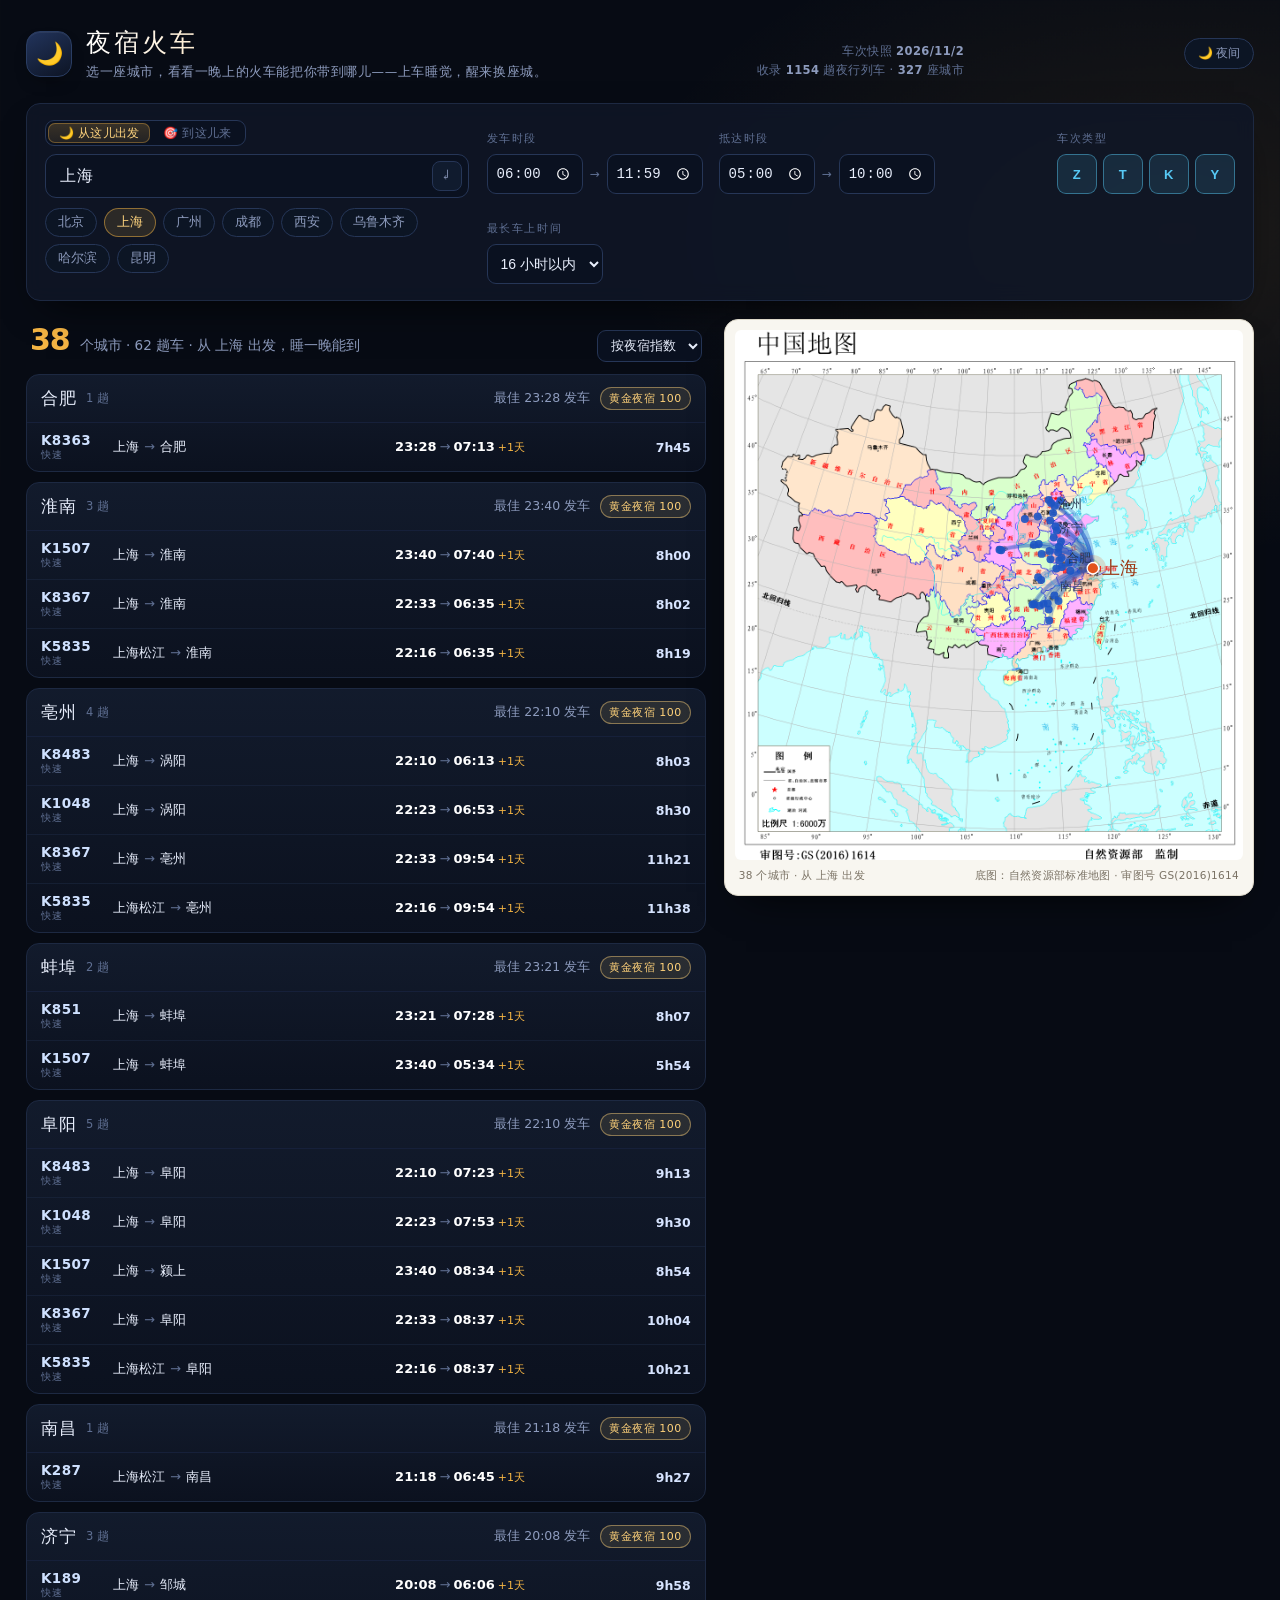
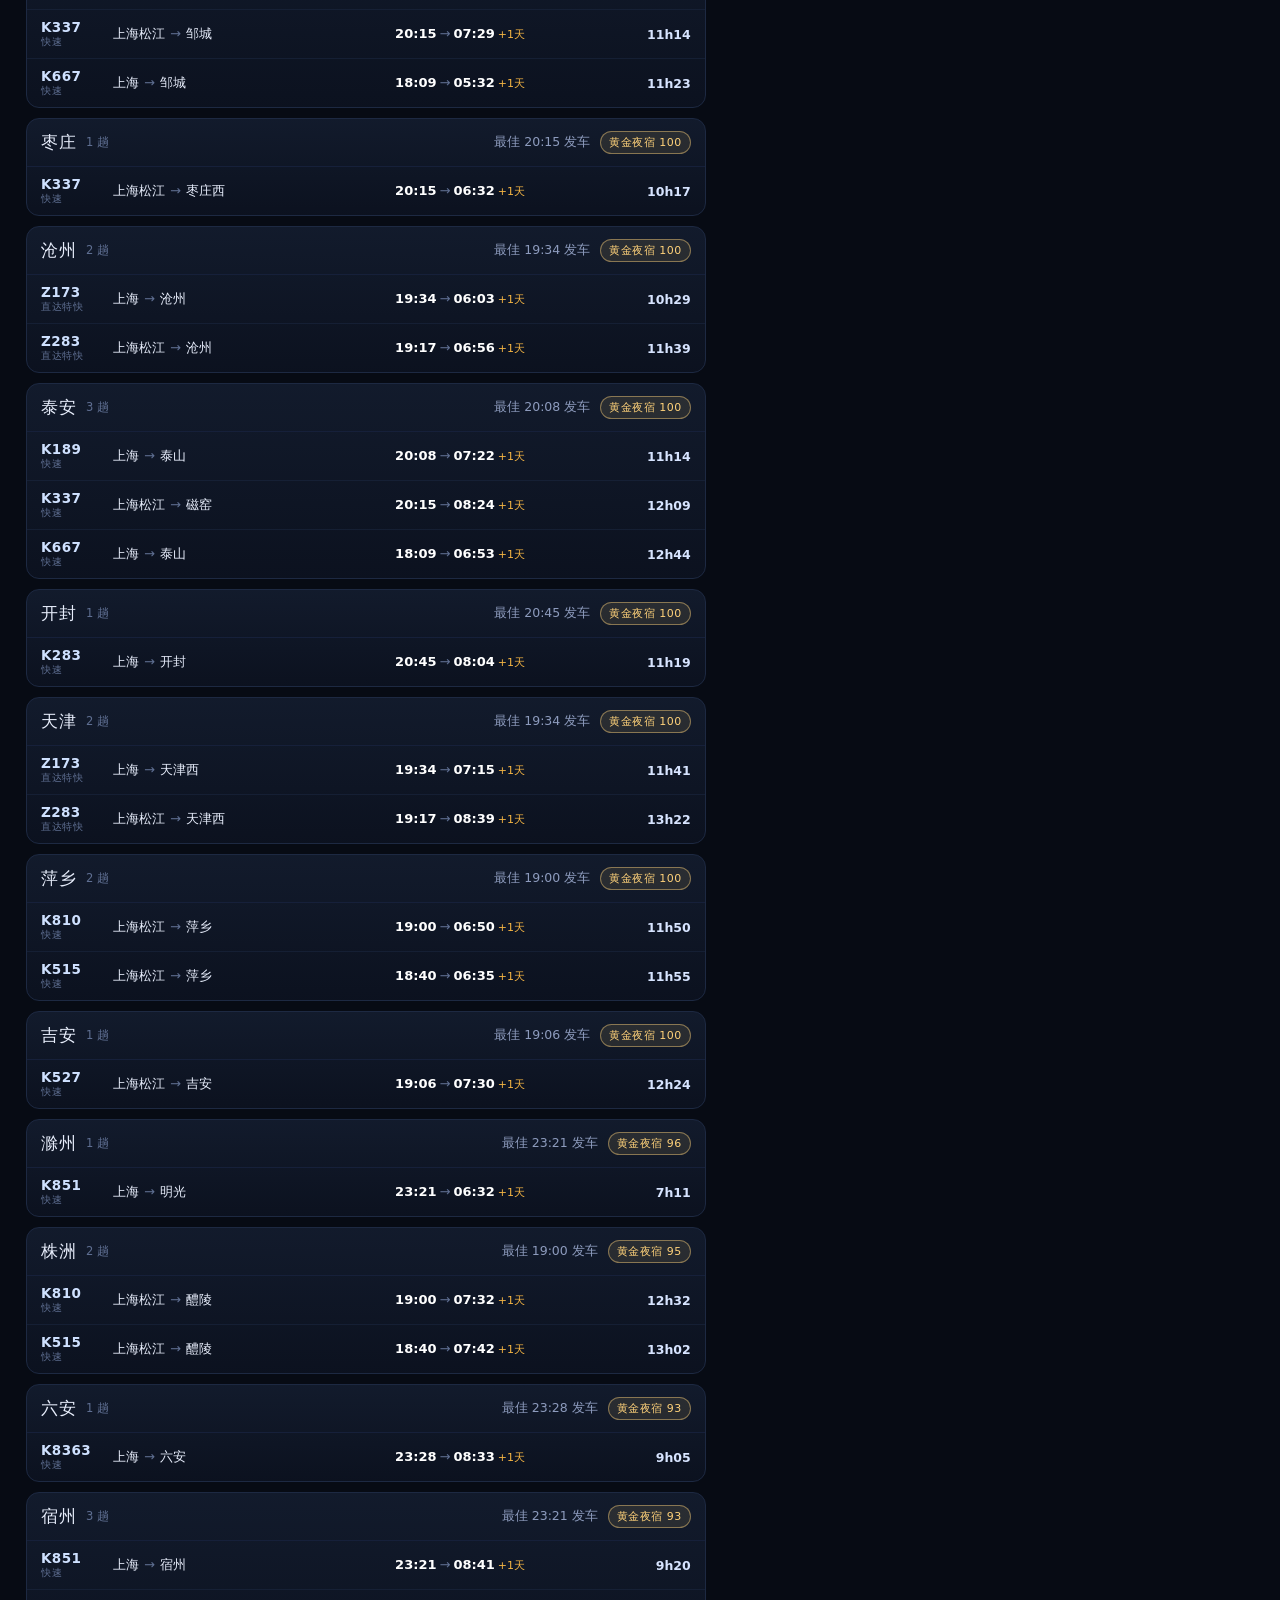
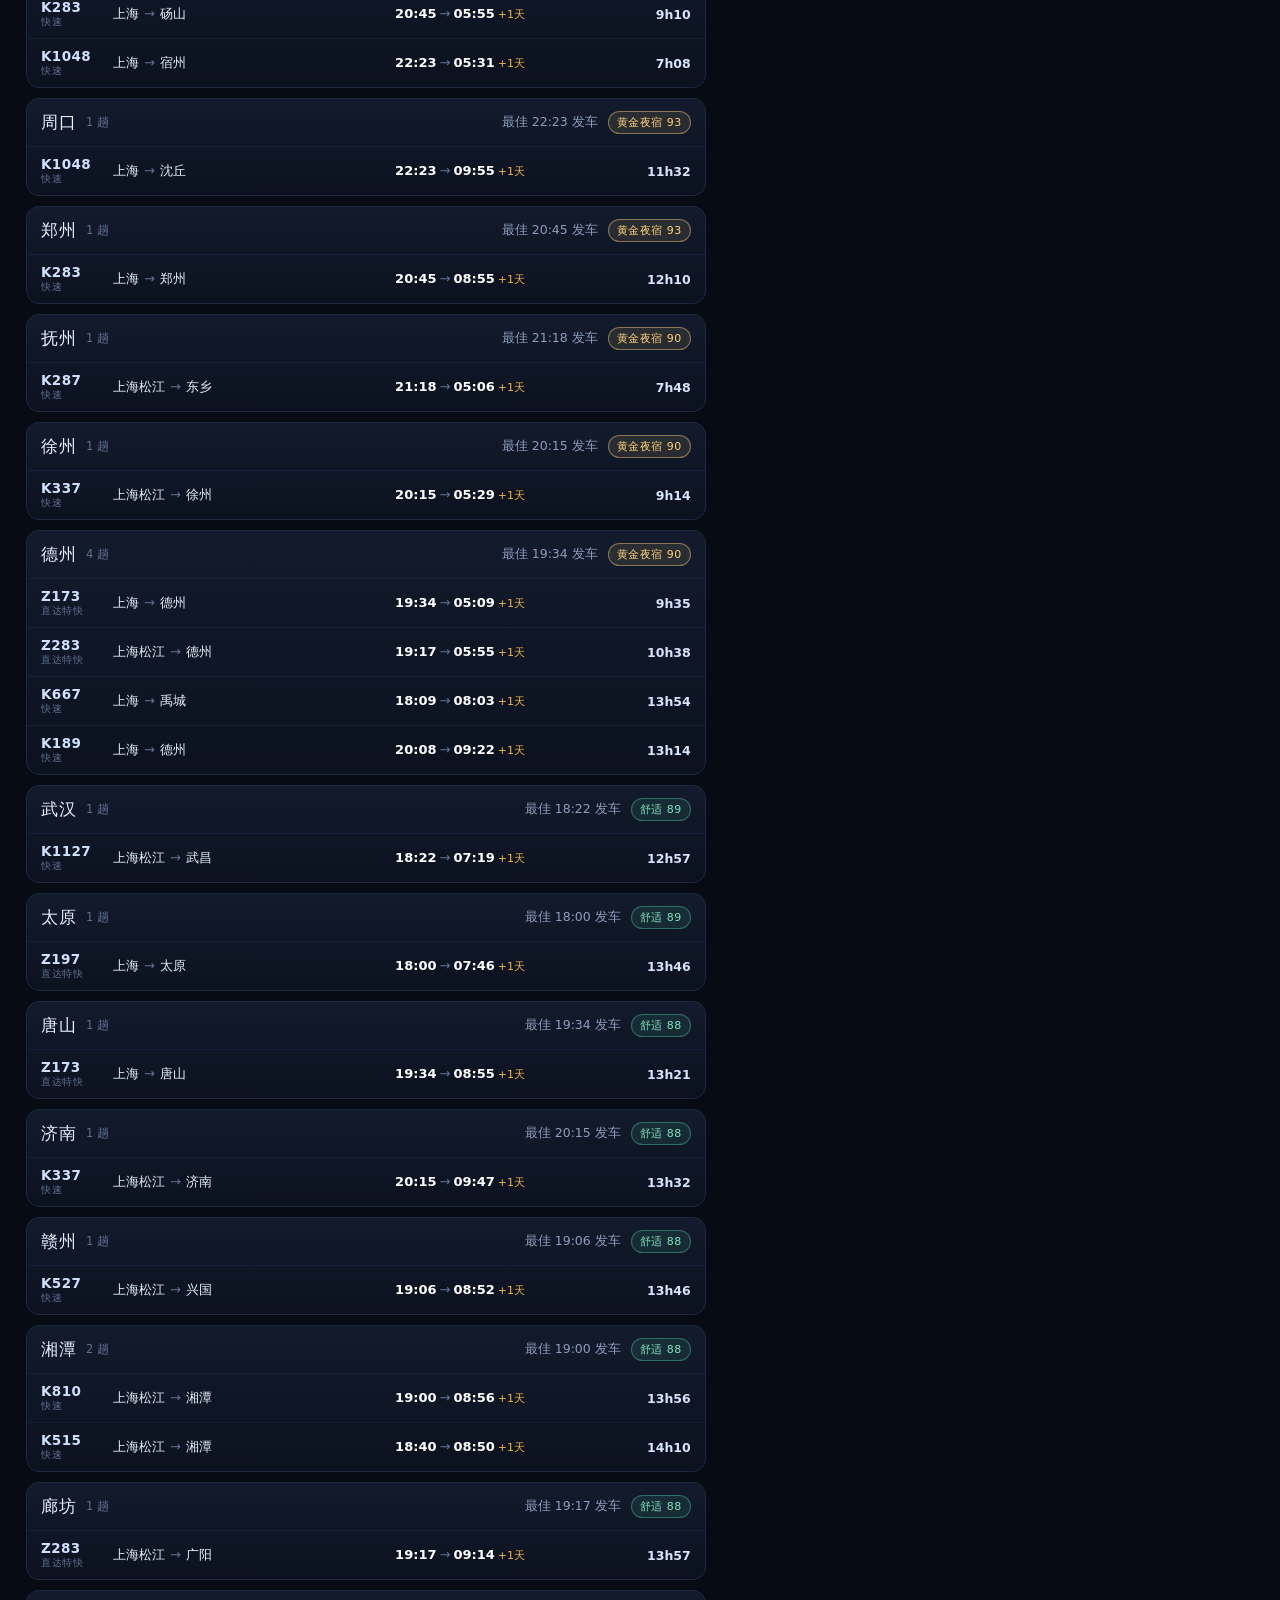
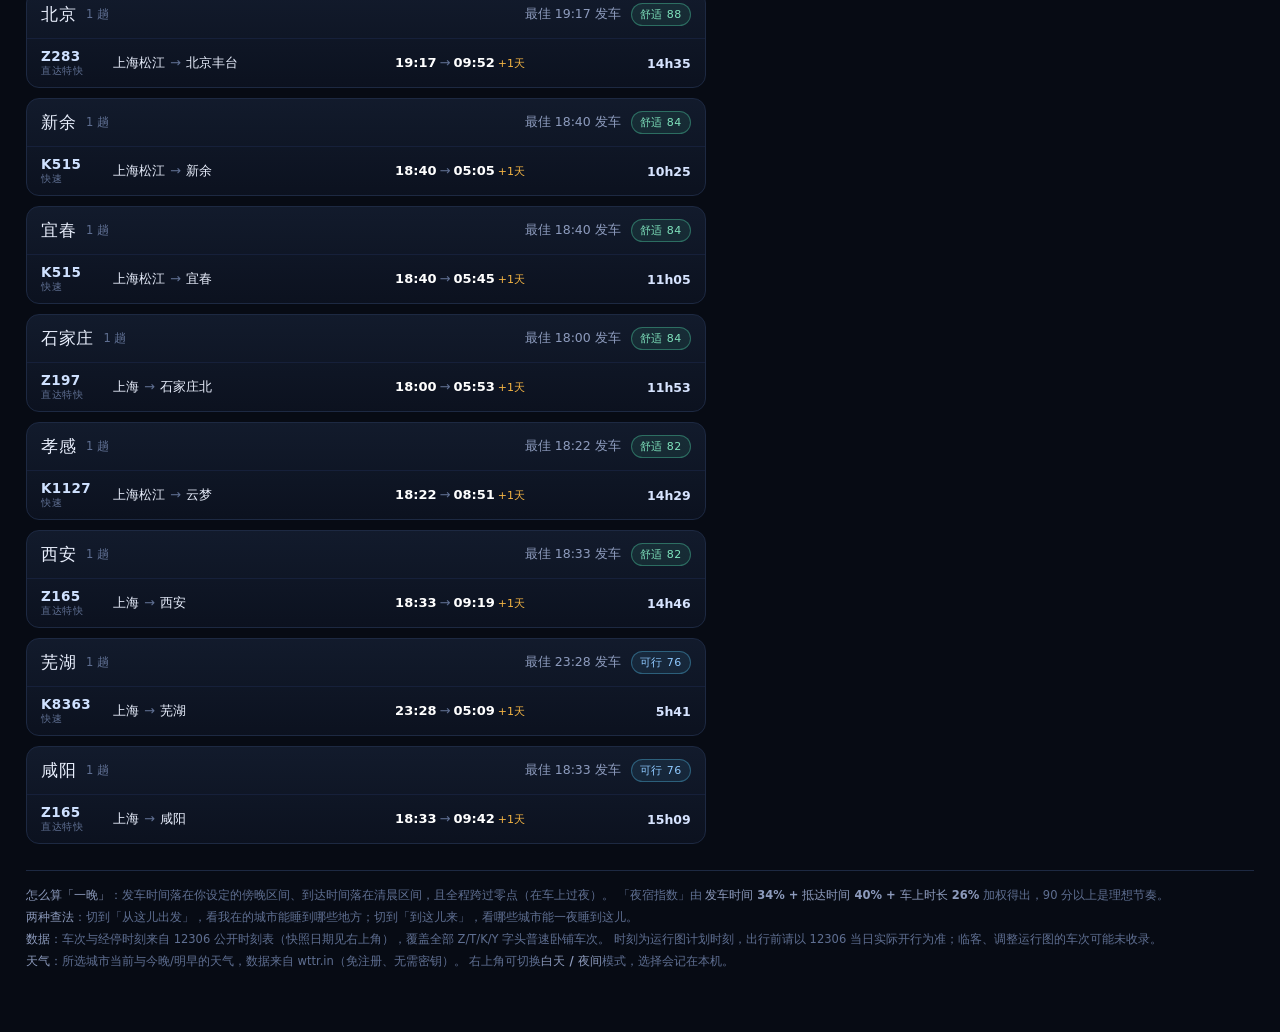
==== docs/index.html @ 675f2ac6 "feat: 夜宿火车 —— 查一晚上的火车能到哪儿 - 数据：12306 全部 Z/T/K/Y 字头夜行列车 1154 趟、1234 座车站、327 座城市 - 两个方向：从这儿出发 / 到这儿来 -" ====
<!DOCTYPE html>
<html lang="zh-CN">
<head>
<meta charset="utf-8" />
<meta name="viewport" content="width=device-width, initial-scale=1" />
<title>夜宿火车 · 睡一晚就到</title>
<link rel="stylesheet" href="style.css" />
<link rel="icon" href="data:image/svg+xml,<svg xmlns='http://www.w3.org/2000/svg' viewBox='0 0 32 32'><text y='25' font-size='24'>🌙</text></svg>" />
</head>
<body>
<div class="wrap">

  <header class="top">
    <div class="brand">
      <div class="mark">🌙</div>
      <div>
        <h1>夜宿火车</h1>
        <p class="tag">选一座城市，看看一晚上的火车能把你带到哪儿——上车睡觉，醒来换座城。</p>
      </div>
    </div>
    <div class="meta-top" id="metaTop"></div>
    <button class="chip syncbtn" id="syncBtn" hidden>⟳ 同步 12306</button>
    <button class="chip themebtn" id="themeBtn" title="切换白天 / 夜间">🌙 夜间</button>
  </header>

  <div class="wxbar panel" id="wxbar" hidden></div>

  <section class="panel searchbar">
    <div>
      <div class="modes" id="modes">
        <button class="mode on" data-m="from">🌙 从这儿出发</button>
        <button class="mode" data-m="to">🎯 到这儿来</button>
      </div>
      <div class="combo">
        <input id="dest" type="text" spellcheck="false" autocomplete="off"
               placeholder="输入出发城市，如 上海 / 北京" />
        <button class="go" id="go" title="查询">↵</button>
        <ul class="suggest" id="suggest" hidden></ul>
      </div>
      <div class="chips" id="chips"></div>
    </div>

    <div class="filters">
      <div>
        <span class="lbl">发车时段</span>
        <div class="range">
          <input type="time" id="depFrom" value="18:00" />
          <span class="sep">→</span>
          <input type="time" id="depTo" value="23:59" />
        </div>
      </div>
      <div>
        <span class="lbl">抵达时段</span>
        <div class="range">
          <input type="time" id="arrFrom" value="05:00" />
          <span class="sep">→</span>
          <input type="time" id="arrTo" value="10:00" />
        </div>
      </div>
      <div>
        <span class="lbl">最长车上时间</span>
        <select class="sel" id="maxDur">
          <option value="10">10 小时以内</option>
          <option value="13">13 小时以内</option>
          <option value="16" selected>16 小时以内</option>
          <option value="20">20 小时以内</option>
          <option value="28">28 小时以内</option>
        </select>
      </div>
    </div>

    <div>
      <span class="lbl">车次类型</span>
      <div class="types" id="types"></div>
    </div>
  </section>

  <main>
    <section>
      <div class="summary">
        <span class="n" id="sumN">–</span>
        <span class="t" id="sumT">个城市</span>
        <span class="grow"></span>
        <select class="sel" id="sort">
          <option value="score">按夜宿指数</option>
          <option value="dur">按车上时间</option>
          <option value="dep">按发车时间</option>
          <option value="city">按城市名</option>
        </select>
      </div>
      <div class="card-list" id="list"></div>
    </section>

    <aside class="panel" id="mapwrap">
      <svg id="map" viewBox="220 0 1150 1200" preserveAspectRatio="xMidYMid meet" role="img"
           aria-label="夜宿路线图，底图为自然资源部标准地图 GS(2016)1614"></svg>
      <div class="mapfoot">
        <span id="mapHint">连线：出发城市 → 目的地</span>
        <span>底图：自然资源部标准地图 · 审图号 GS(2016)1614</span>
      </div>
    </aside>
  </main>

  <footer class="notes">
    <div>
      <b>怎么算「一晚」</b>：发车时间落在你设定的傍晚区间、到达时间落在清晨区间，且全程跨过零点（在车上过夜）。
      「夜宿指数」由 <b>发车时间 34% + 抵达时间 40% + 车上时长 26%</b> 加权得出，90 分以上是理想节奏。
    </div>
    <div>
      <b>两种查法</b>：切到「从这儿出发」，看我在的城市能睡到哪些地方；切到「到这儿来」，看哪些城市能一夜睡到这儿。
    </div>
    <div>
      <b>数据</b>：车次与经停时刻来自 12306 公开时刻表（快照日期见右上角），覆盖全部 Z/T/K/Y 字头普速卧铺车次。
      时刻为运行图计划时刻，出行前请以 12306 当日实际开行为准；临客、调整运行图的车次可能未收录。
    </div>
    <div>
      <b>天气</b>：所选城市当前与今晚/明早的天气，数据来自 wttr.in（免注册、无需密钥）。
      右上角可切换<b>白天 / 夜间</b>模式，选择会记在本机。
    </div>
  </footer>
</div>

<div class="toast" id="toast"></div>
<script>
  // 部署了 12306 中转 Worker 之后，把地址填在这里，页面就会直连 12306 取实时数据
  window.NIGHT_API = '';
</script>
<script src="weather.js"></script>
<script src="live.js"></script>
<script src="app.js"></script>
<script>
  // 主题：默认夜间，记住了就用上次的选择；也可以用 ?theme=light 指定
  (function () {
    var saved = null;
    try { saved = localStorage.getItem('night-theme'); } catch (e) {}
    var q = new URLSearchParams(location.search).get('theme');
    var t = q === 'light' || q === 'dark' ? q : saved || 'dark';
    document.body.dataset.theme = t;
  })();
</script>
</body>
</html>
---- docs/style.css ----
:root {
  --bg: #070b14;
  --bg2: #0a1020;
  --panel: rgba(16, 23, 39, 0.86);
  --panel2: #0e1525;
  --line: #1d2942;
  --line2: #263657;
  --text: #e8eefc;
  --dim: #8d9bbd;
  --dim2: #5f6f92;
  --amber: #f5b544;
  --amber2: #ffd47e;
  --cyan: #57c9f5;
  --green: #4fd1a5;
  --rose: #f2789a;
  --r: 14px;
  --shadow: 0 18px 40px -20px rgba(0, 0, 0, 0.9);
  font-synthesis: none;
}

* { box-sizing: border-box; }

html, body {
  margin: 0;
  padding: 0;
  background: var(--bg);
  color: var(--text);
  font-family: "PingFang SC", "HarmonyOS Sans SC", "Microsoft YaHei", "Source Han Sans SC",
    system-ui, -apple-system, "Segoe UI", sans-serif;
  -webkit-font-smoothing: antialiased;
}

body {
  min-height: 100vh;
  background:
    radial-gradient(1100px 600px at 12% -8%, rgba(87, 201, 245, 0.10), transparent 60%),
    radial-gradient(900px 520px at 92% 4%, rgba(245, 181, 68, 0.09), transparent 62%),
    radial-gradient(1200px 800px at 50% 120%, rgba(79, 209, 165, 0.05), transparent 60%),
    var(--bg);
}

.wrap {
  max-width: 1440px;
  margin: 0 auto;
  padding: 26px 26px 60px;
}

/* ---------- 椤堕儴 ---------- */
header.top {
  display: flex;
  align-items: flex-end;
  justify-content: space-between;
  gap: 18px;
  flex-wrap: wrap;
  margin-bottom: 22px;
}

.brand { display: flex; align-items: center; gap: 14px; }

.brand .mark {
  width: 46px; height: 46px; border-radius: 14px;
  display: grid; place-items: center;
  background: linear-gradient(150deg, #22345c, #0d1424);
  border: 1px solid #2a3d63;
  box-shadow: inset 0 1px 0 rgba(255,255,255,.06), 0 8px 20px -12px #000;
  font-size: 22px;
}

h1 {
  margin: 0;
  font-size: 25px;
  letter-spacing: 3px;
  font-weight: 700;
  background: linear-gradient(100deg, #fff, #ffd89a 55%, #9fd8ff);
  -webkit-background-clip: text;
  background-clip: text;
  color: transparent;
}

.tag {
  margin: 5px 0 0;
  color: var(--dim);
  font-size: 12.5px;
  letter-spacing: .6px;
}

.meta-top {
  color: var(--dim2);
  font-size: 11.5px;
  text-align: right;
  line-height: 1.7;
  letter-spacing: .4px;
}
.meta-top b { color: var(--dim); font-weight: 600; }

.syncbtn {
  margin-left: 12px;
  font-size: 11.5px;
  padding: 6px 12px;
  align-self: center;
}
.syncbtn[disabled] { opacity: .6; cursor: progress; }

/* ---------- 鎺у埗鍖?---------- */
.panel {
  background: var(--panel);
  border: 1px solid var(--line);
  border-radius: var(--r);
  box-shadow: var(--shadow);
  backdrop-filter: blur(9px);
}

.searchbar {
  padding: 16px 18px;
  display: grid;
  grid-template-columns: minmax(260px, 1.15fr) 1.5fr auto;
  gap: 18px;
  align-items: start;
  margin-bottom: 18px;
}
.searchbar > * { align-self: start; }

.lbl {
  display: flex;
  align-items: flex-end;
  height: 26px;
  font-size: 11px;
  letter-spacing: 1.6px;
  color: var(--dim2);
  margin-bottom: 8px;
  text-transform: uppercase;
}

/* 鍑哄彂 / 鍒拌揪 鍒囨崲 */
.modes {
  display: inline-flex;
  height: 26px;
  padding: 2px;
  gap: 2px;
  border-radius: 9px;
  border: 1px solid var(--line2);
  background: #0a1120;
  margin-bottom: 8px;
}
.mode {
  border: 0;
  background: transparent;
  color: var(--dim2);
  font-size: 12px;
  letter-spacing: .3px;
  padding: 0 11px;
  border-radius: 7px;
  cursor: pointer;
  transition: .16s;
  white-space: nowrap;
}
.mode:hover { color: var(--text); }
.mode.on {
  background: linear-gradient(180deg, rgba(245,181,68,.20), rgba(245,181,68,.10));
  color: var(--amber2);
  box-shadow: inset 0 0 0 1px rgba(245,181,68,.35);
}

.combo { position: relative; }

.combo input {
  width: 100%;
  height: 44px;
  padding: 0 40px 0 14px;
  border-radius: 11px;
  border: 1px solid var(--line2);
  background: #0a1120;
  color: var(--text);
  font-size: 16px;
  font-weight: 600;
  letter-spacing: 1px;
  outline: none;
  transition: border-color .18s, box-shadow .18s;
}
.combo input::placeholder { color: #4e5c7d; font-weight: 400; letter-spacing: .5px; font-size: 14px; }
.combo input:focus {
  border-color: #3d6ba8;
  box-shadow: 0 0 0 3px rgba(87, 201, 245, .12);
}
.combo .go {
  position: absolute; right: 7px; top: 7px;
  width: 30px; height: 30px; border-radius: 8px;
  border: 1px solid var(--line2);
  background: #101b2e; color: var(--dim);
  cursor: pointer; font-size: 13px;
  display: grid; place-items: center;
}
.combo .go:hover { color: var(--amber); border-color: #3d4d70; }

.suggest {
  position: absolute; z-index: 40;
  top: 50px; left: 0; right: 0;
  margin: 0; padding: 6px;
  list-style: none;
  max-height: 330px; overflow: auto;
  background: #0b1220;
  border: 1px solid var(--line2);
  border-radius: 11px;
  box-shadow: 0 24px 50px -18px rgba(0,0,0,.95);
}
.suggest li {
  padding: 9px 11px; border-radius: 8px; cursor: pointer;
  display: flex; justify-content: space-between; gap: 10px;
  font-size: 14px;
}
.suggest li .c { color: var(--dim2); font-size: 11.5px; }
.suggest li[aria-selected="true"], .suggest li:hover { background: #16233c; }
.suggest li em { font-style: normal; color: var(--amber); }

.chips { display: flex; gap: 7px; flex-wrap: wrap; margin-top: 10px; }
.chip {
  border: 1px solid var(--line2);
  background: #0c1524;
  color: var(--dim);
  border-radius: 999px;
  padding: 5px 12px;
  font-size: 12.5px;
  cursor: pointer;
  transition: .15s;
}
.chip:hover { color: var(--text); border-color: #3a4f78; }
.chip.on { background: rgba(245,181,68,.13); border-color: rgba(245,181,68,.5); color: var(--amber2); }

.filters { display: flex; gap: 16px; flex-wrap: wrap; align-items: flex-end; min-width: 0; }
.filters > div { min-width: 0; }

.range { display: flex; align-items: center; gap: 7px; min-width: 0; }
.range input[type="time"] {
  height: 40px;
  min-width: 0;
  flex: 1 1 auto;
  width: 96px;
  border-radius: 9px;
  border: 1px solid var(--line2);
  background: #0a1120;
  color: var(--text);
  padding: 0 8px;
  font-size: 14px;
  font-variant-numeric: tabular-nums;
  outline: none;
  color-scheme: dark;
}
.range input[type="time"]:focus { border-color: #3d6ba8; }
.range .sep { color: var(--dim2); font-size: 12px; }

select.sel {
  height: 40px;
  border-radius: 9px;
  border: 1px solid var(--line2);
  background: #0a1120;
  color: var(--text);
  padding: 0 9px;
  font-size: 14px;
  outline: none;
  color-scheme: dark;
}

.types { display: flex; gap: 6px; }
.type {
  min-width: 40px; height: 40px; padding: 0 10px;
  border-radius: 9px; cursor: pointer;
  border: 1px solid var(--line2);
  background: #0a1120; color: var(--dim);
  font-size: 13px; font-weight: 700; letter-spacing: .5px;
}
.type.on { background: rgba(87,201,245,.12); border-color: rgba(87,201,245,.45); color: var(--cyan); }

/* ---------- 涓讳綋 ---------- */
main {
  display: grid;
  grid-template-columns: minmax(0, 1fr) minmax(360px, 0.78fr);
  gap: 18px;
  align-items: start;
}

.summary {
  display: flex; align-items: baseline; gap: 10px; flex-wrap: wrap;
  padding: 3px 4px 12px;
}
.summary .n {
  font-size: 30px; font-weight: 800; letter-spacing: -1px;
  color: var(--amber);
  font-variant-numeric: tabular-nums;
}
.summary .t { color: var(--dim); font-size: 13.5px; }
.summary .grow { flex: 1; }
.summary select.sel { height: 32px; font-size: 12.5px; }

.card-list { display: flex; flex-direction: column; gap: 10px; }

.city {
  border: 1px solid var(--line);
  background: linear-gradient(180deg, rgba(19,28,46,.92), rgba(12,18,32,.92));
  border-radius: 13px;
  overflow: hidden;
  transition: border-color .18s, transform .18s;
}
.city:hover { border-color: #2b3f66; }
.city.hot { border-color: rgba(245,181,68,.38); }

.city .head {
  display: flex; align-items: center; gap: 10px;
  padding: 12px 14px;
  cursor: pointer;
}
.city .name { font-size: 17px; font-weight: 700; letter-spacing: .5px; }
.city .cnt { font-size: 11.5px; color: var(--dim2); }
.city .head .sp { flex: 1; }
.city .best { font-size: 12.5px; color: var(--dim); font-variant-numeric: tabular-nums; }

.badge {
  font-size: 11px; padding: 3px 8px; border-radius: 999px;
  border: 1px solid; letter-spacing: .5px; white-space: nowrap;
}
.b-gold { color: #ffd27a; border-color: rgba(255,210,122,.45); background: rgba(255,210,122,.10); }
.b-good { color: #7fe3bd; border-color: rgba(79,209,165,.4); background: rgba(79,209,165,.10); }
.b-ok   { color: #8fc9ff; border-color: rgba(87,201,245,.35); background: rgba(87,201,245,.09); }
.b-meh  { color: #b9a7d8; border-color: rgba(150,130,200,.35); background: rgba(150,130,200,.09); }

.rows { border-top: 1px solid #16203a; }
.row {
  display: grid;
  grid-template-columns: 62px minmax(0,1.35fr) minmax(0,1.05fr) 74px;
  gap: 10px;
  align-items: center;
  padding: 9px 14px;
  border-bottom: 1px solid rgba(29,41,66,.55);
  font-variant-numeric: tabular-nums;
}
.rows .row:last-child { border-bottom: none; }
.row:hover { background: rgba(87,201,245,.05); }
.row .tc {
  font-weight: 800; font-size: 13.5px; letter-spacing: .4px;
  color: #cfe1ff;
}
.row .tc small { display: block; font-weight: 500; font-size: 10px; color: var(--dim2); letter-spacing: .5px; }
.row .seg { font-size: 13px; color: var(--text); white-space: nowrap; overflow: hidden; text-overflow: ellipsis; }
.row .seg .ar { color: var(--dim2); margin: 0 5px; }
.row .tm { font-size: 13px; color: var(--dim); }
.row .tm b { color: #fff; font-weight: 700; }
.row .tm i { font-style: normal; color: var(--dim2); margin: 0 3px; }
.row .tm em { font-style: normal; color: var(--amber); font-size: 11px; margin-left: 3px; }
.row .du { font-size: 12.5px; color: var(--dim); text-align: right; }
.row .du b { color: #d7e4ff; font-weight: 600; }

.arrive-day { color: var(--green); font-size: 10.5px; }

.empty {
  padding: 56px 20px; text-align: center; color: var(--dim2);
  border: 1px dashed var(--line2); border-radius: 13px; font-size: 14px; line-height: 2;
}
.empty b { color: var(--dim); }
.empty .moon { font-size: 34px; display: block; margin-bottom: 12px; opacity: .7; }

/* ---------- 鍦板浘 ---------- */
#mapwrap {
  position: sticky;
  top: 18px;
  padding: 10px;
  overflow: hidden;
  /* 瀹樻柟鏍囧噯鍦板浘蹇呴』鍘熻壊灞曠ず锛屾墍浠ョ敤娴呰壊銆岀焊璐ㄣ€嶅崱鐗囨墭搴?*/
  background: #f8f6f0;
  border-color: #ddd8c9;
  box-shadow: 0 18px 40px -22px rgba(0, 0, 0, 0.95);
}
#map { width: 100%; height: auto; display: block; border-radius: 6px; }
#map .route { fill: none; stroke: #1d55c4; stroke-opacity: .30; stroke-linecap: round; }
#map .route.hot { stroke: #e2541c; stroke-opacity: 1; }
#map .dot { fill: #1d55c4; opacity: .9; }
#map .dot.hot { fill: #e2541c; }
#map .dest-halo { fill: rgba(226, 84, 28, .20); }
#map .dest-core { fill: #e2541c; stroke: #fff; stroke-width: 3; }
#map .dest-txt { fill: #9c3410; font-size: 40px; font-weight: 700; letter-spacing: 1px; }
#map .lbltxt { fill: #27364f; font-size: 28px; font-weight: 600; }

.mapfoot {
  display: flex; justify-content: space-between; gap: 10px;
  padding: 9px 4px 2px; color: #7a7264; font-size: 10.5px; letter-spacing: .3px;
}

footer.notes {
  margin-top: 26px;
  color: var(--dim2);
  font-size: 11.5px;
  line-height: 1.9;
  border-top: 1px solid var(--line);
  padding-top: 14px;
}
footer.notes b { color: var(--dim); font-weight: 600; }

.toast {
  position: fixed; left: 50%; bottom: 30px; transform: translate(-50%, 20px);
  background: #16233c; color: #dbe7ff; border: 1px solid var(--line2);
  padding: 9px 16px; border-radius: 999px; font-size: 13px;
  opacity: 0; pointer-events: none; transition: .25s; z-index: 99;
}
.toast.on { opacity: 1; transform: translate(-50%, 0); }

@media (max-width: 1080px) {
  main { grid-template-columns: minmax(0, 1fr); }
  #mapwrap { position: relative; top: 0; order: -1; }
  .searchbar { grid-template-columns: minmax(0, 1fr); }
  .searchbar > * { min-width: 0; }
}
@media (max-width: 620px) {
  .wrap { padding: 16px 13px 40px; }
  h1 { font-size: 21px; }
  .filters { gap: 12px; }
  .row { grid-template-columns: 54px minmax(0,1fr) 72px; }
  .row .tm { grid-column: 2 / 4; }
}

/* ---------- 天气条 ---------- */
.themebtn, .syncbtn { margin-left: 10px; align-self: center; white-space: nowrap; }
.themebtn { font-size: 12px; padding: 6px 13px; }

.wxbar {
  display: flex;
  align-items: center;
  gap: 20px;
  flex-wrap: wrap;
  padding: 12px 18px;
  margin-bottom: 16px;
  border-radius: var(--r);
}
.wxbar[hidden] { display: none; }
.wxbar.loading { opacity: .55; }

.wx-main { display: flex; align-items: center; gap: 13px; min-width: 190px; }
.wx-ico {
  font-size: 30px; line-height: 1;
  width: 36px; text-align: center; flex: none;
  filter: drop-shadow(0 6px 14px rgba(0, 0, 0, .45));
}
.wx-tico { display: flex; flex-direction: column; }
.wx-temp {
  font-size: 23px; font-weight: 800; letter-spacing: -.5px;
  font-variant-numeric: tabular-nums; line-height: 1.15;
}
.wx-temp small {
  font-size: 12.5px; font-weight: 500; color: var(--dim);
  margin-left: 8px; letter-spacing: .3px;
}
.wx-city { font-size: 11.5px; color: var(--dim2); letter-spacing: .6px; margin-top: 2px; }

.wx-stats { display: flex; gap: 22px; flex-wrap: wrap; margin-left: auto; }
.wx-stat { font-size: 12.5px; color: var(--dim); line-height: 1.5; }
.wx-stat i {
  font-style: normal; display: block;
  font-size: 10.5px; color: var(--dim2); letter-spacing: 1px; margin-bottom: 3px;
}
.wx-stat b {
  color: var(--text); font-weight: 700; font-size: 15px;
  font-variant-numeric: tabular-nums;
}
.wx-stat em {
  font-style: normal; color: var(--cyan); font-size: 11px; margin-left: 5px;
}
.wx-src { font-size: 10.5px; color: var(--dim2); }

@media (max-width: 720px) {
  .wx-stats { margin-left: 0; gap: 16px; width: 100%; }
  .wx-src { display: none; }
}

/* ---------- 白天模式 ---------- */
body[data-theme="light"] {
  --bg: #f4f1ea;
  --bg2: #ffffff;
  --panel: rgba(255, 255, 255, .92);
  --panel2: #ffffff;
  --line: #e4ded2;
  --line2: #d7d0c1;
  --text: #1e2533;
  --dim: #5d6779;
  --dim2: #8b95a6;
  --amber: #c4771a;
  --amber2: #9c5a0b;
  --cyan: #1f6fb2;
  --shadow: 0 18px 40px -24px rgba(70, 58, 35, .45);
  background:
    radial-gradient(1100px 600px at 12% -8%, rgba(87, 201, 245, .16), transparent 60%),
    radial-gradient(900px 520px at 92% 4%, rgba(245, 181, 68, .20), transparent 62%),
    var(--bg);
}
body[data-theme="light"] .combo input,
body[data-theme="light"] .modes,
body[data-theme="light"] .type,
body[data-theme="light"] .suggest,
body[data-theme="light"] .range input[type="time"],
body[data-theme="light"] select.sel { background: #fff; color: var(--text); color-scheme: light; }
body[data-theme="light"] h1 {
  background: linear-gradient(100deg, #1b2333, #b06a12 55%, #1a5e8f);
  -webkit-background-clip: text;
  background-clip: text;
  color: transparent;
}
body[data-theme="light"] .mark {
  background: linear-gradient(150deg, #2a3a5e, #131a2a);
}
body[data-theme="light"] .combo .go { background: #f6f2ea; }
body[data-theme="light"] .suggest li:hover,
body[data-theme="light"] .suggest li[aria-selected="true"] { background: #eef2f8; }
body[data-theme="light"] .chip { background: #f7f3eb; }
body[data-theme="light"] .chip.on { background: rgba(196, 119, 26, .12); }
body[data-theme="light"] .city { background: linear-gradient(180deg, #fff, #fbf9f4); }
body[data-theme="light"] .city:hover { border-color: #c8bfac; }
body[data-theme="light"] .rows { border-top-color: #eee8dc; }
body[data-theme="light"] .row { border-bottom-color: #f0ece3; }
body[data-theme="light"] .row:hover { background: rgba(31, 111, 178, .06); }
body[data-theme="light"] .row .tc { color: #14345f; }
body[data-theme="light"] .row .tm b { color: #101728; }
body[data-theme="light"] .row .du b { color: #2c3648; }
body[data-theme="light"] .toast { background: #fff; color: #1e2533; }
body[data-theme="light"] .b-gold { color: #94600a; }
body[data-theme="light"] .b-good { color: #1c7a5c; }
body[data-theme="light"] .b-ok { color: #1a6b9b; }
body[data-theme="light"] .b-meh { color: #6a5990; }
body[data-theme="light"] #mapwrap { background: #fff; border-color: #e0d9ca; }
body[data-theme="light"] .wxbar { background: rgba(255, 255, 255, .92); }
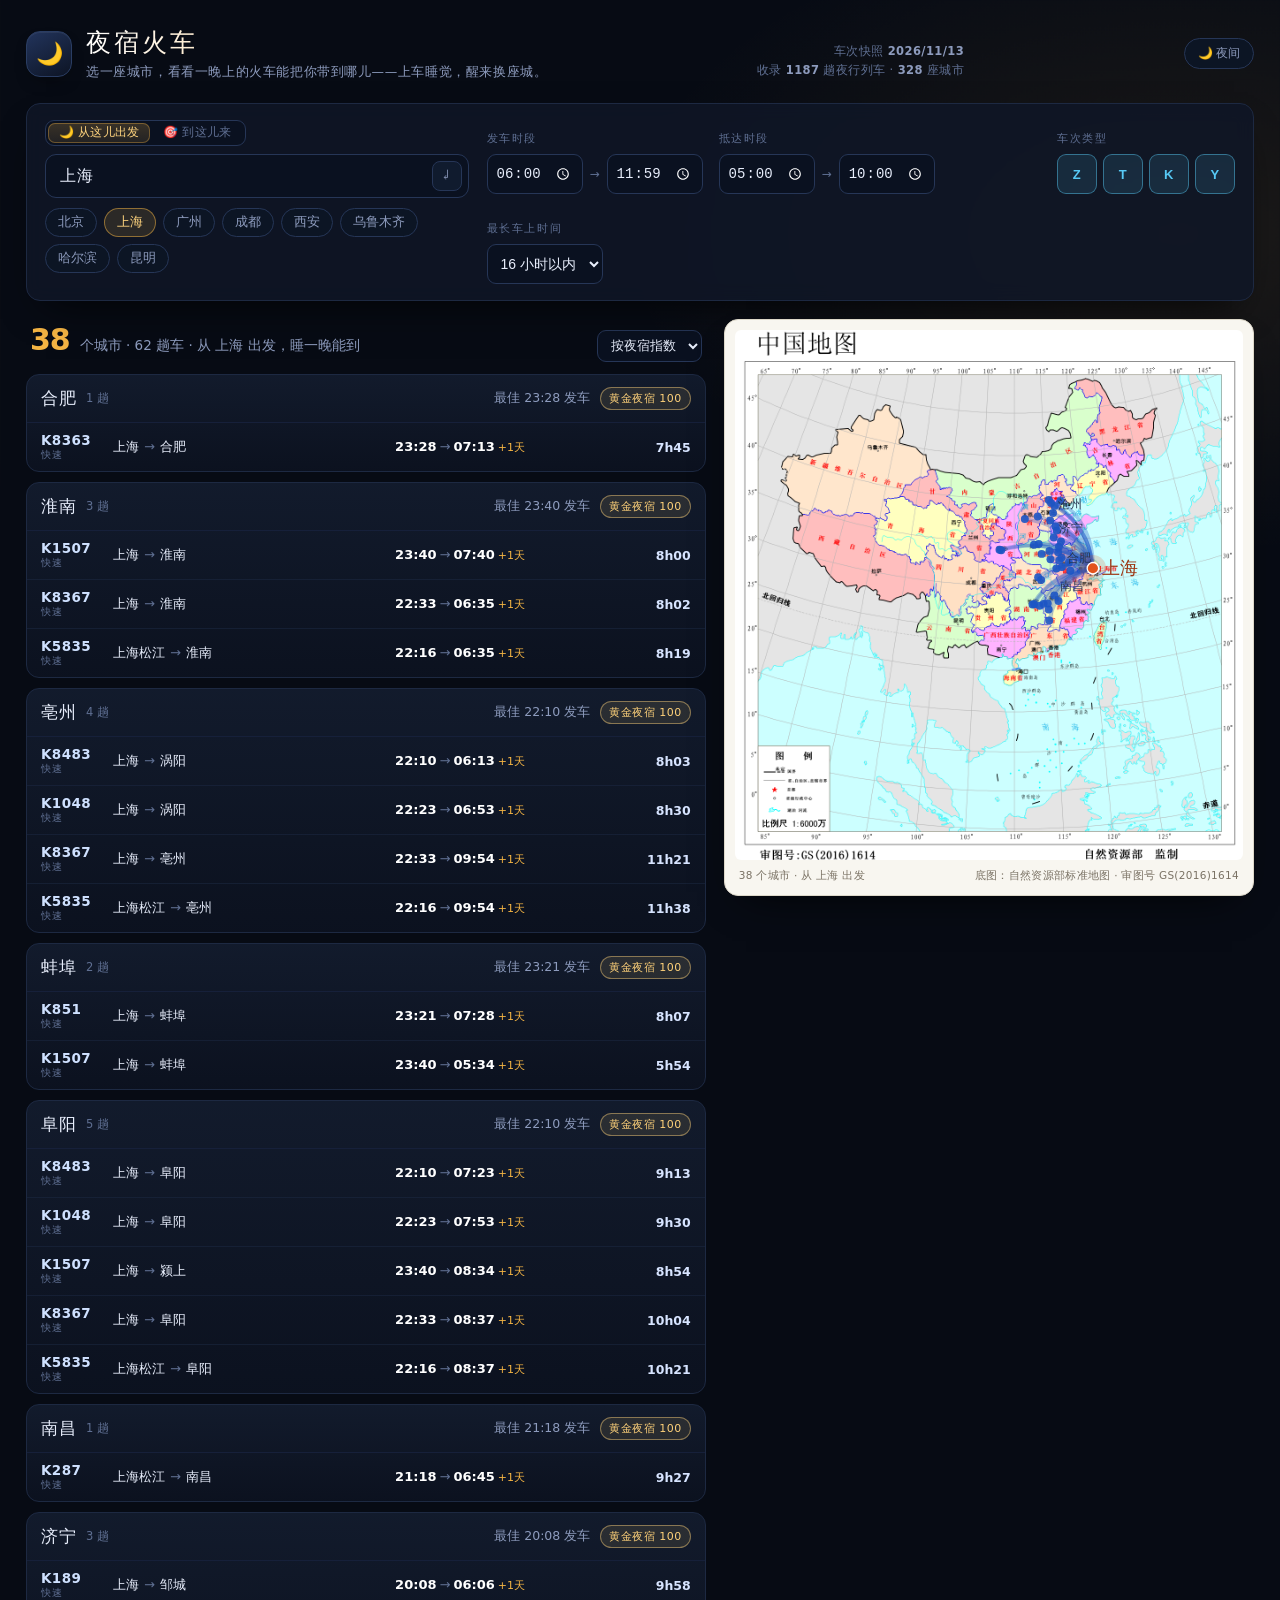
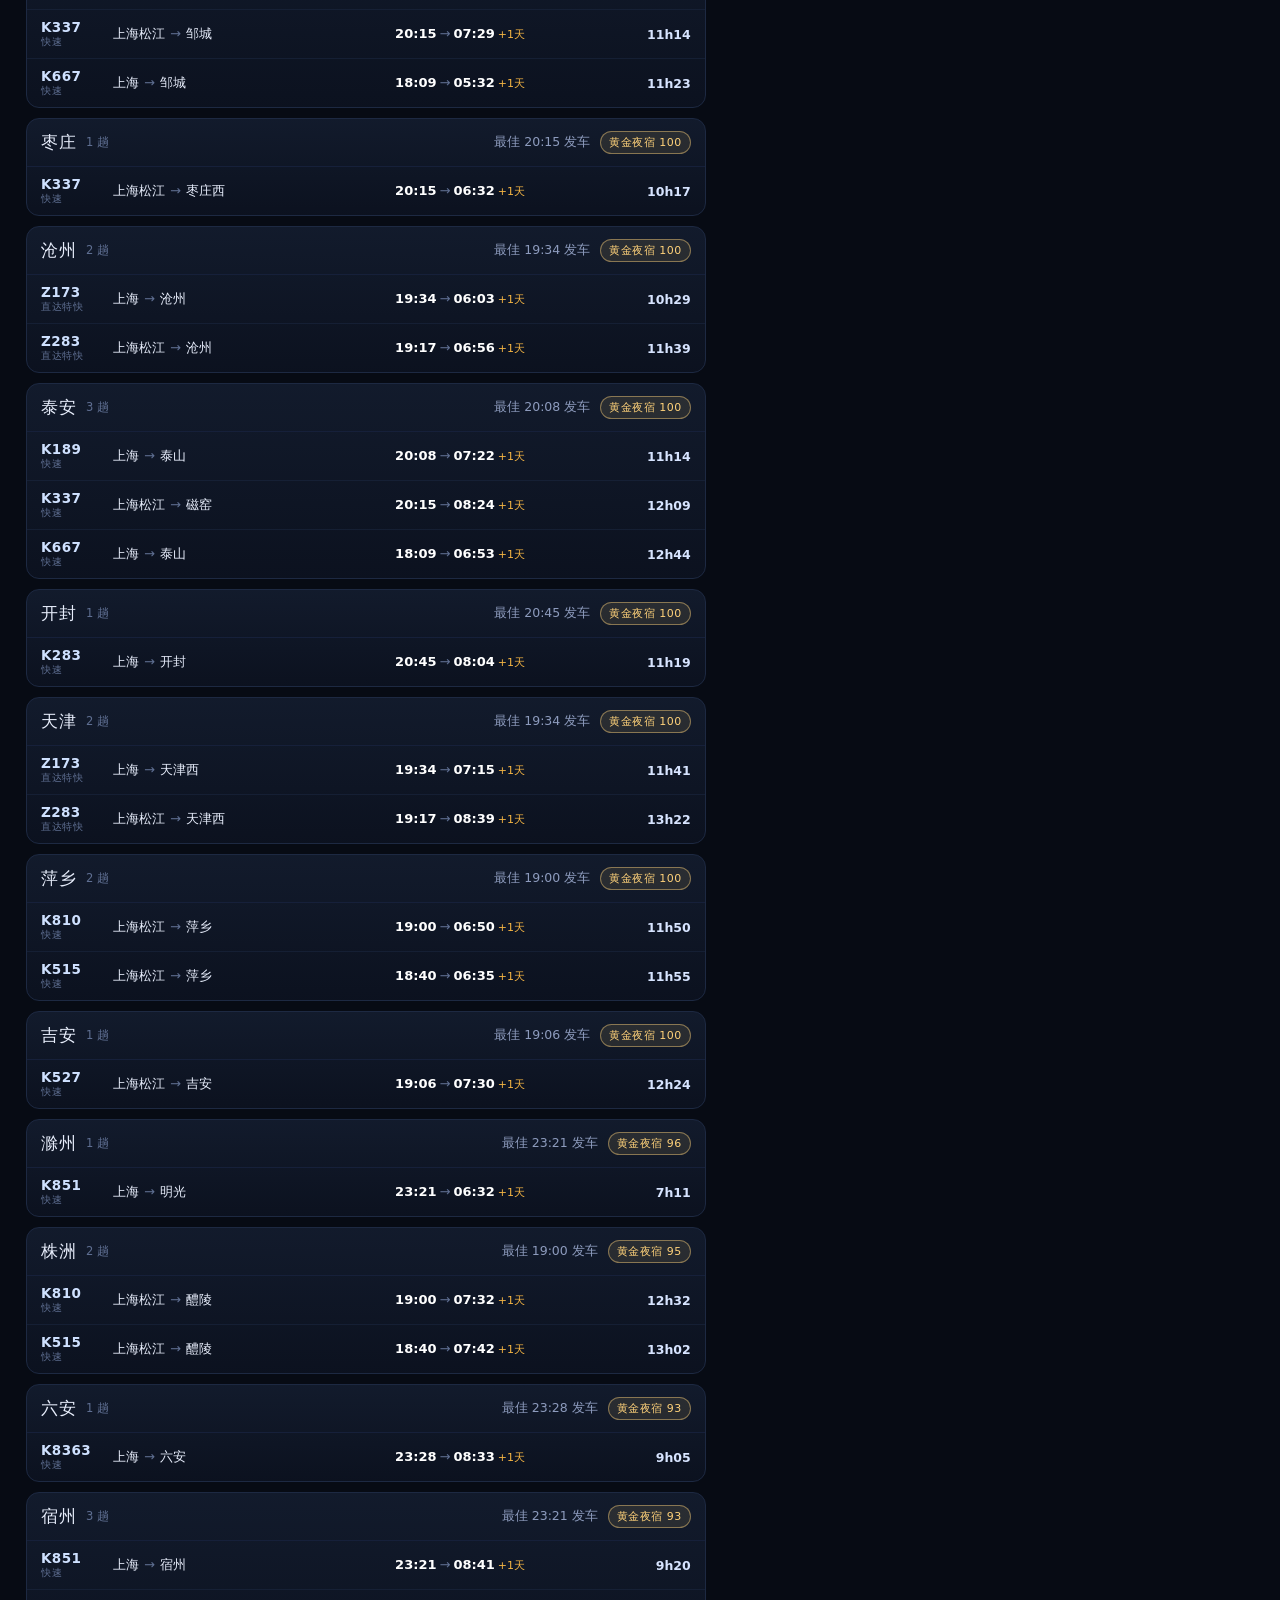
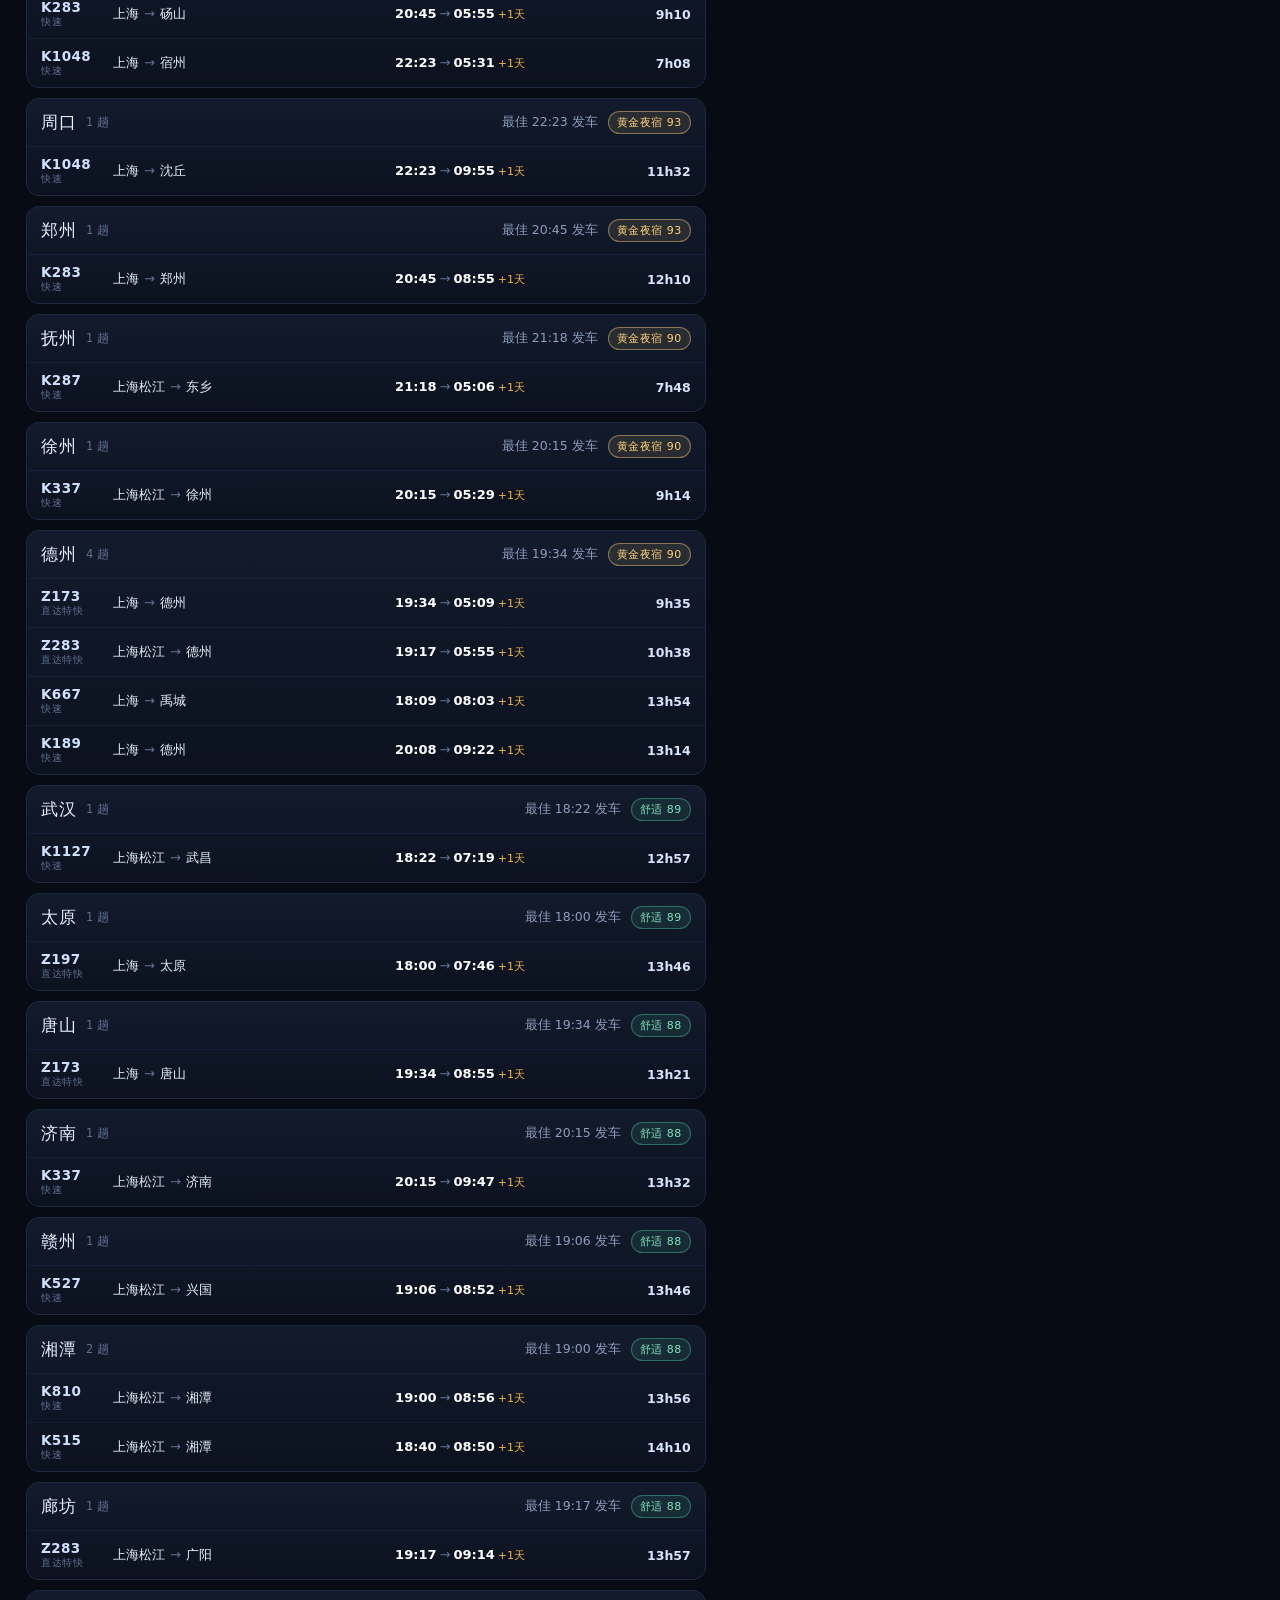
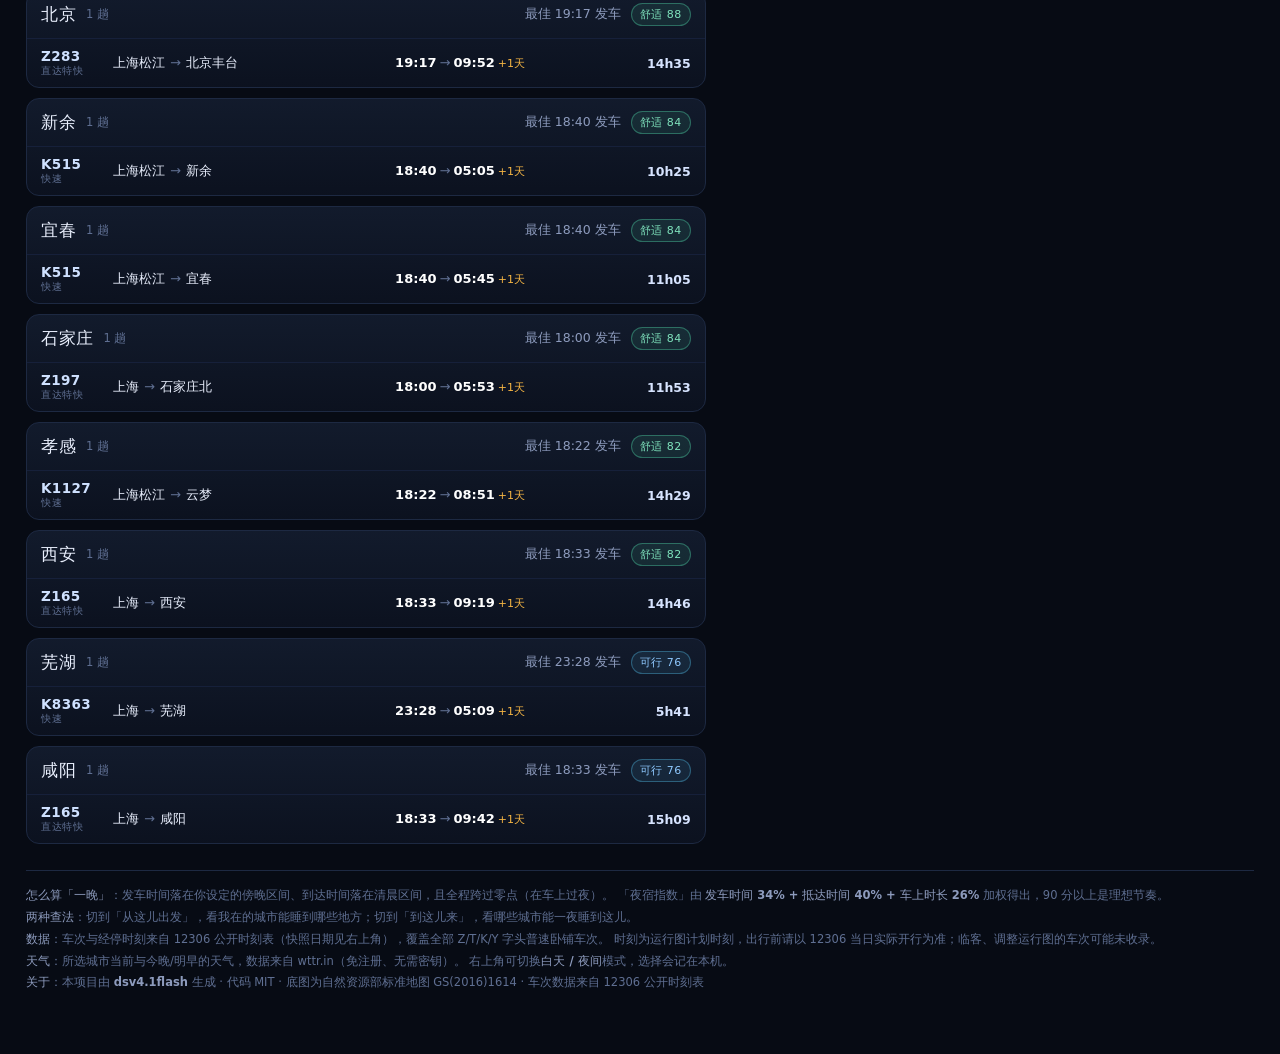
==== commit 3a52fca8: "docs: README 精简为发布版，技术细节移到 DEVELOPMENT.md，标注 AI 来源" ====
--- a/docs/index.html
+++ b/docs/index.html
@@ -117,6 +117,10 @@
       <b>天气</b>：所选城市当前与今晚/明早的天气，数据来自 wttr.in（免注册、无需密钥）。
       右上角可切换<b>白天 / 夜间</b>模式，选择会记在本机。
     </div>
+    <div>
+      <b>关于</b>：本项目由 <b>dsv4.1flash</b> 生成 · 代码 MIT ·
+      底图为自然资源部标准地图 GS(2016)1614 · 车次数据来自 12306 公开时刻表
+    </div>
   </footer>
 </div>
 
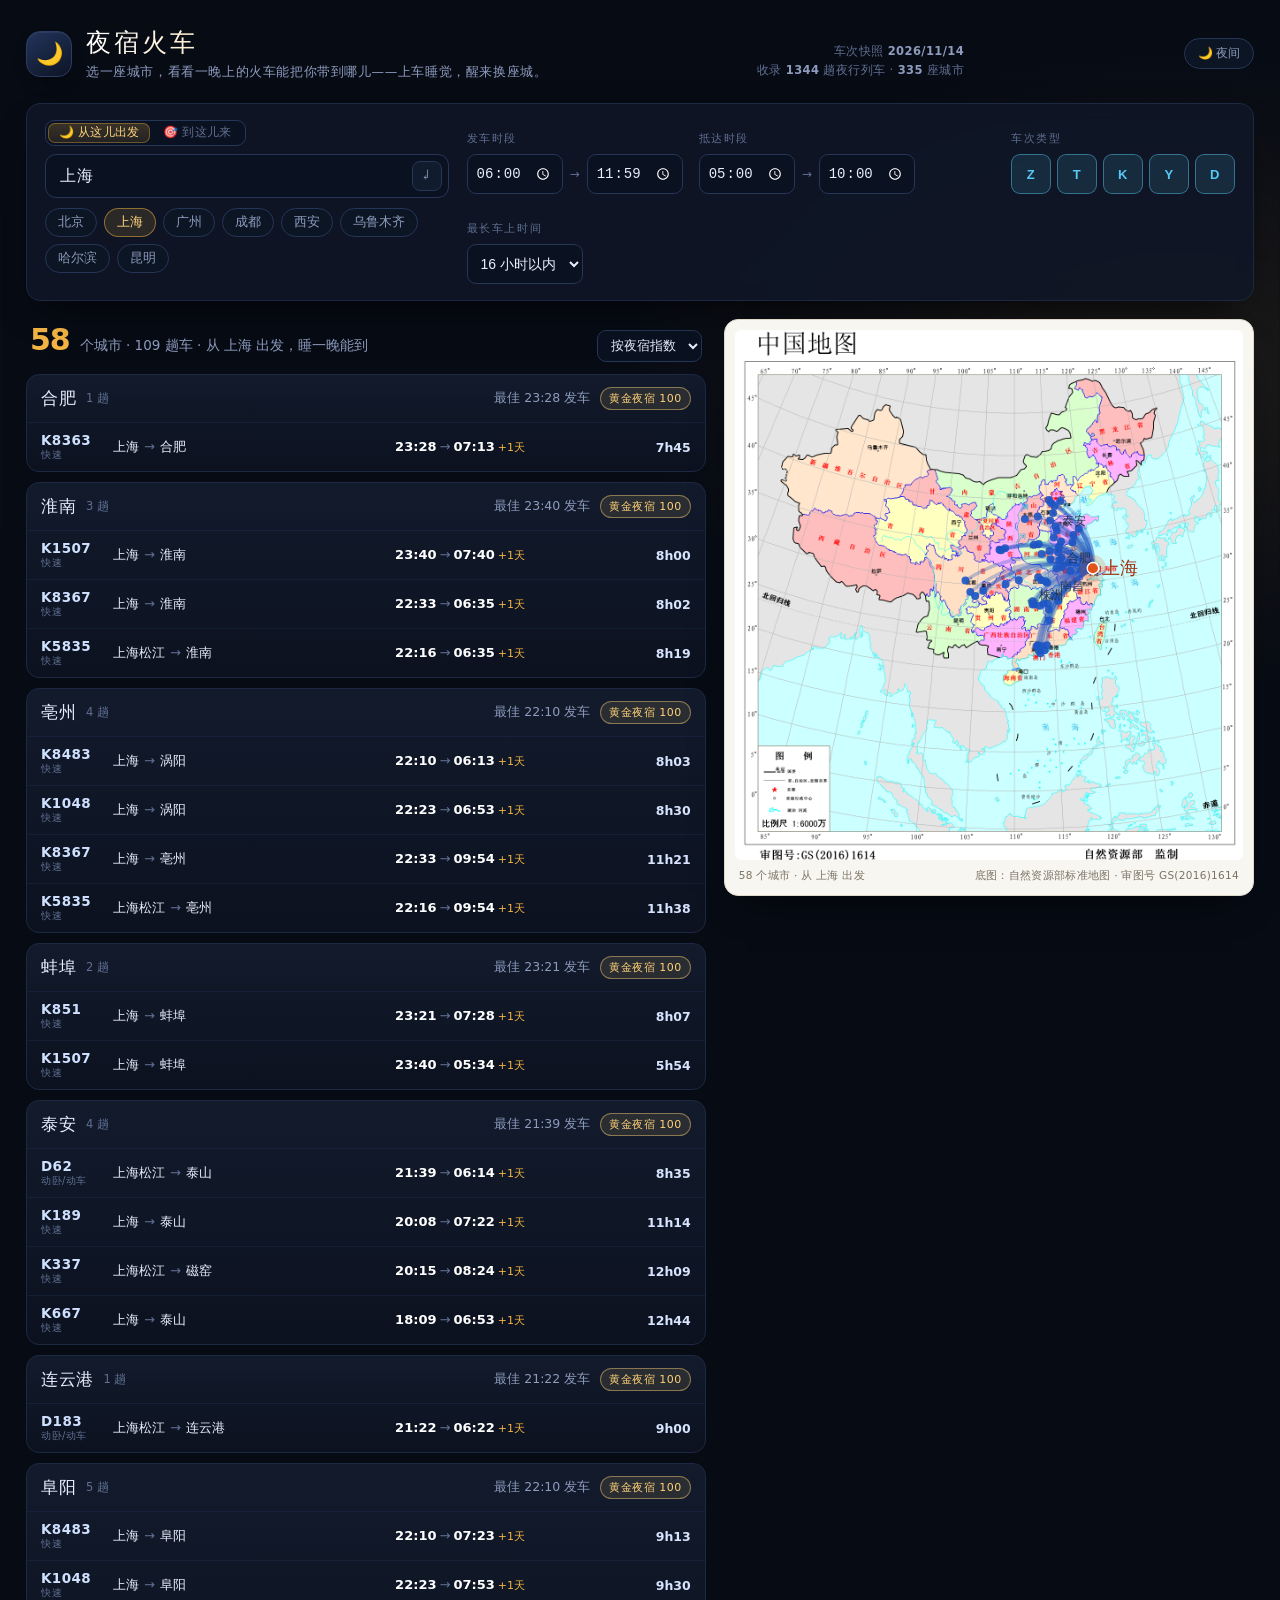
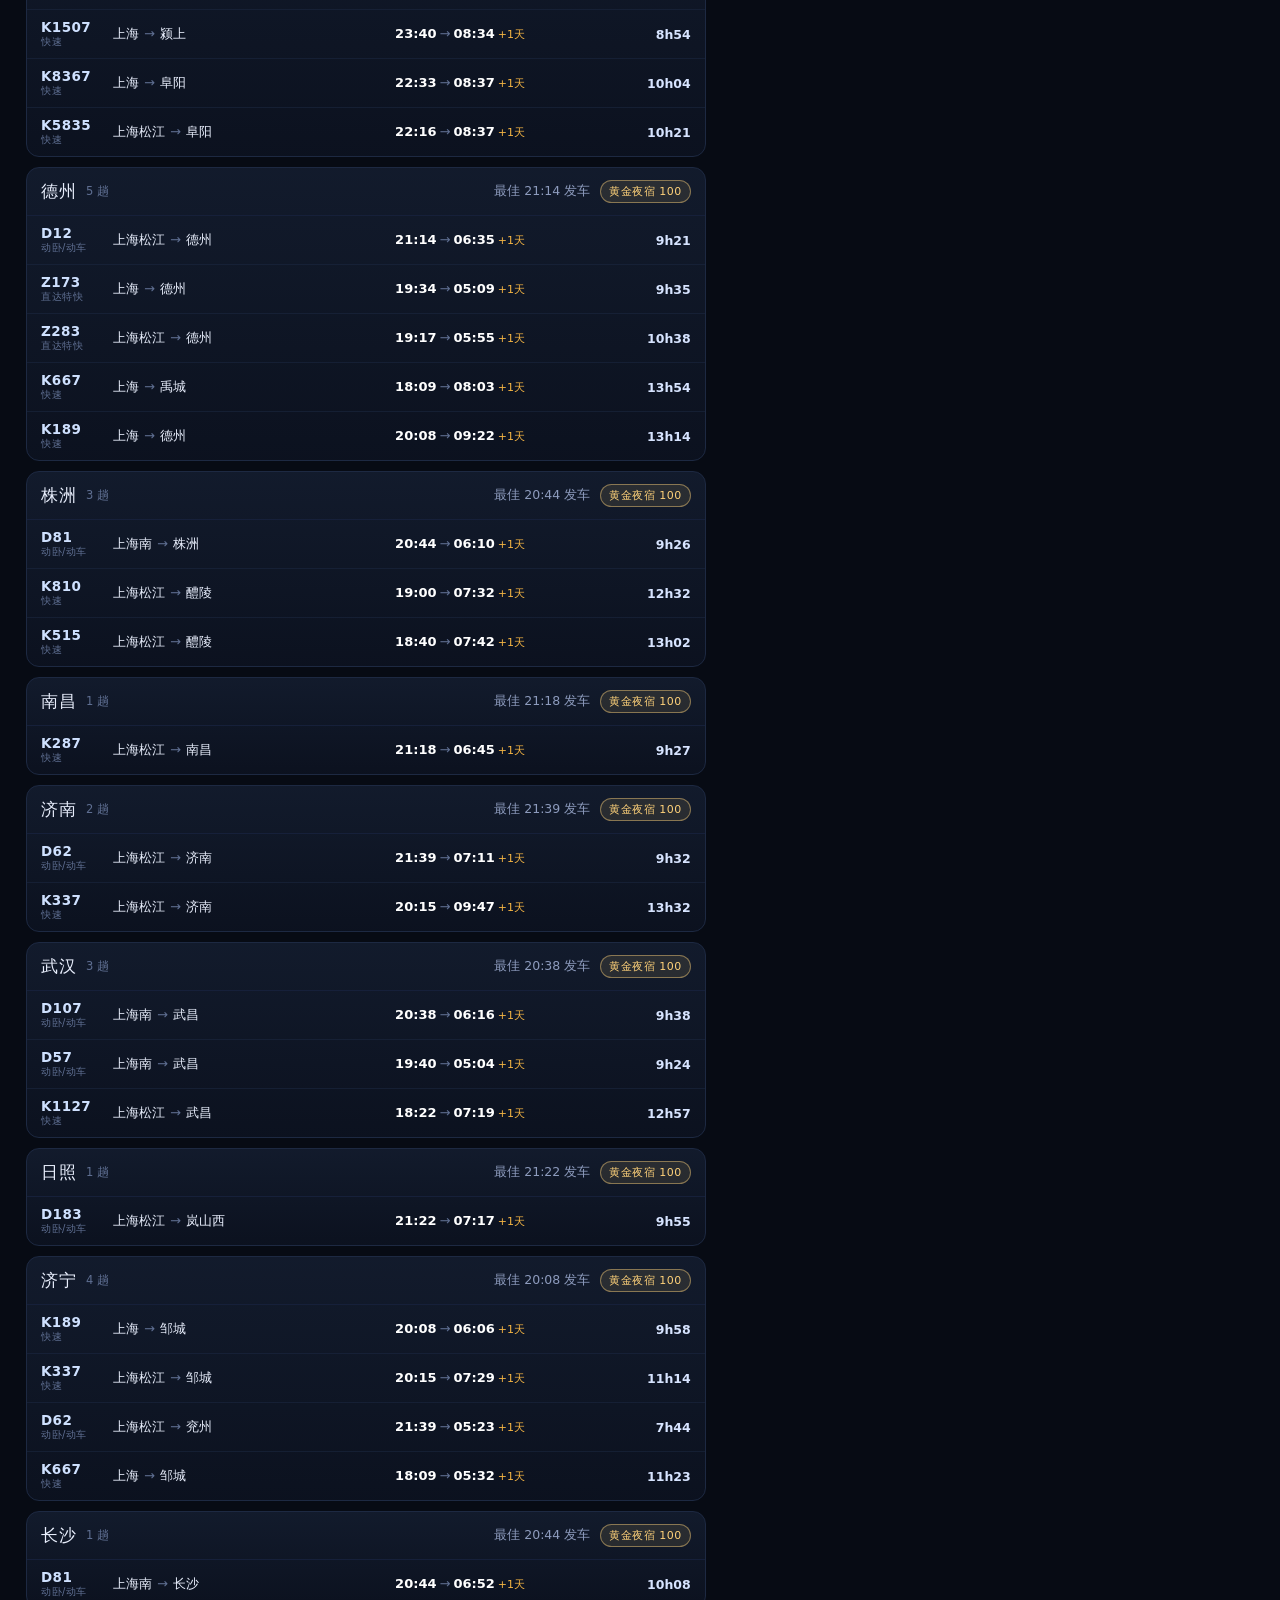
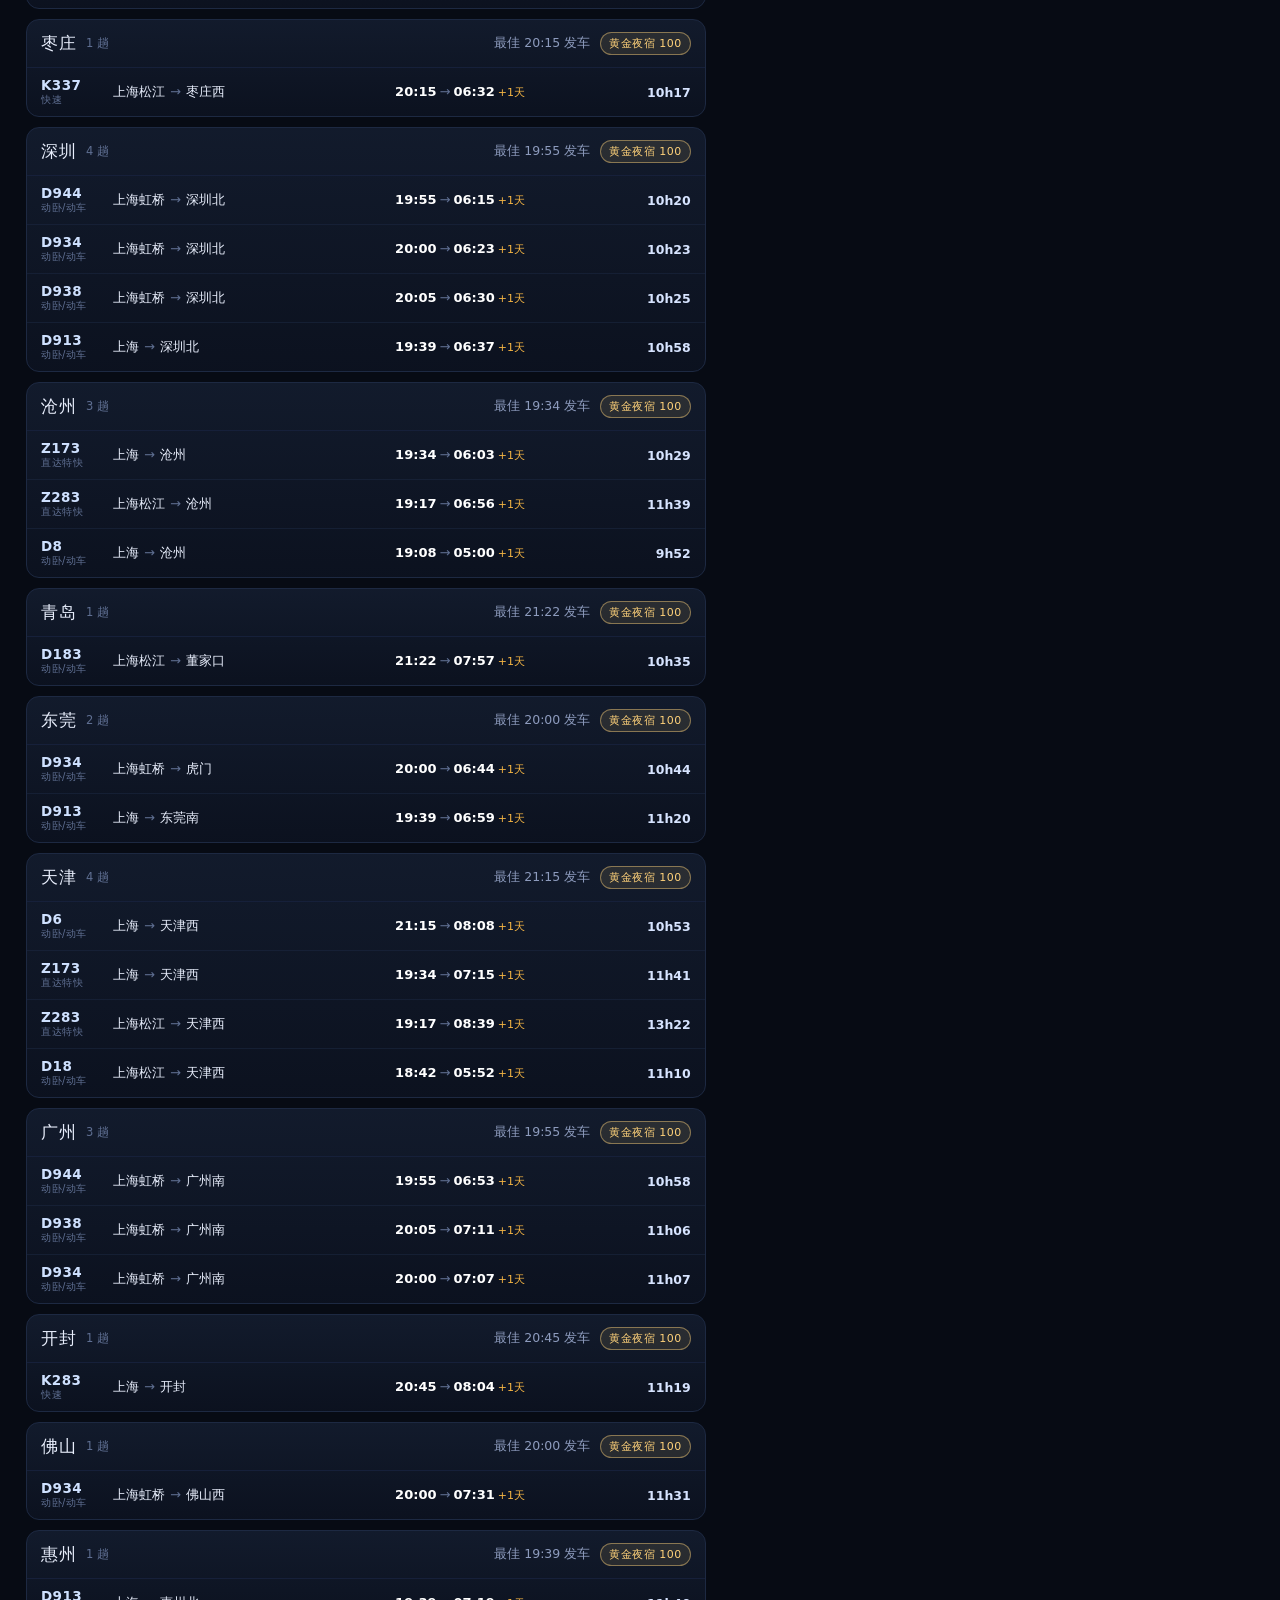
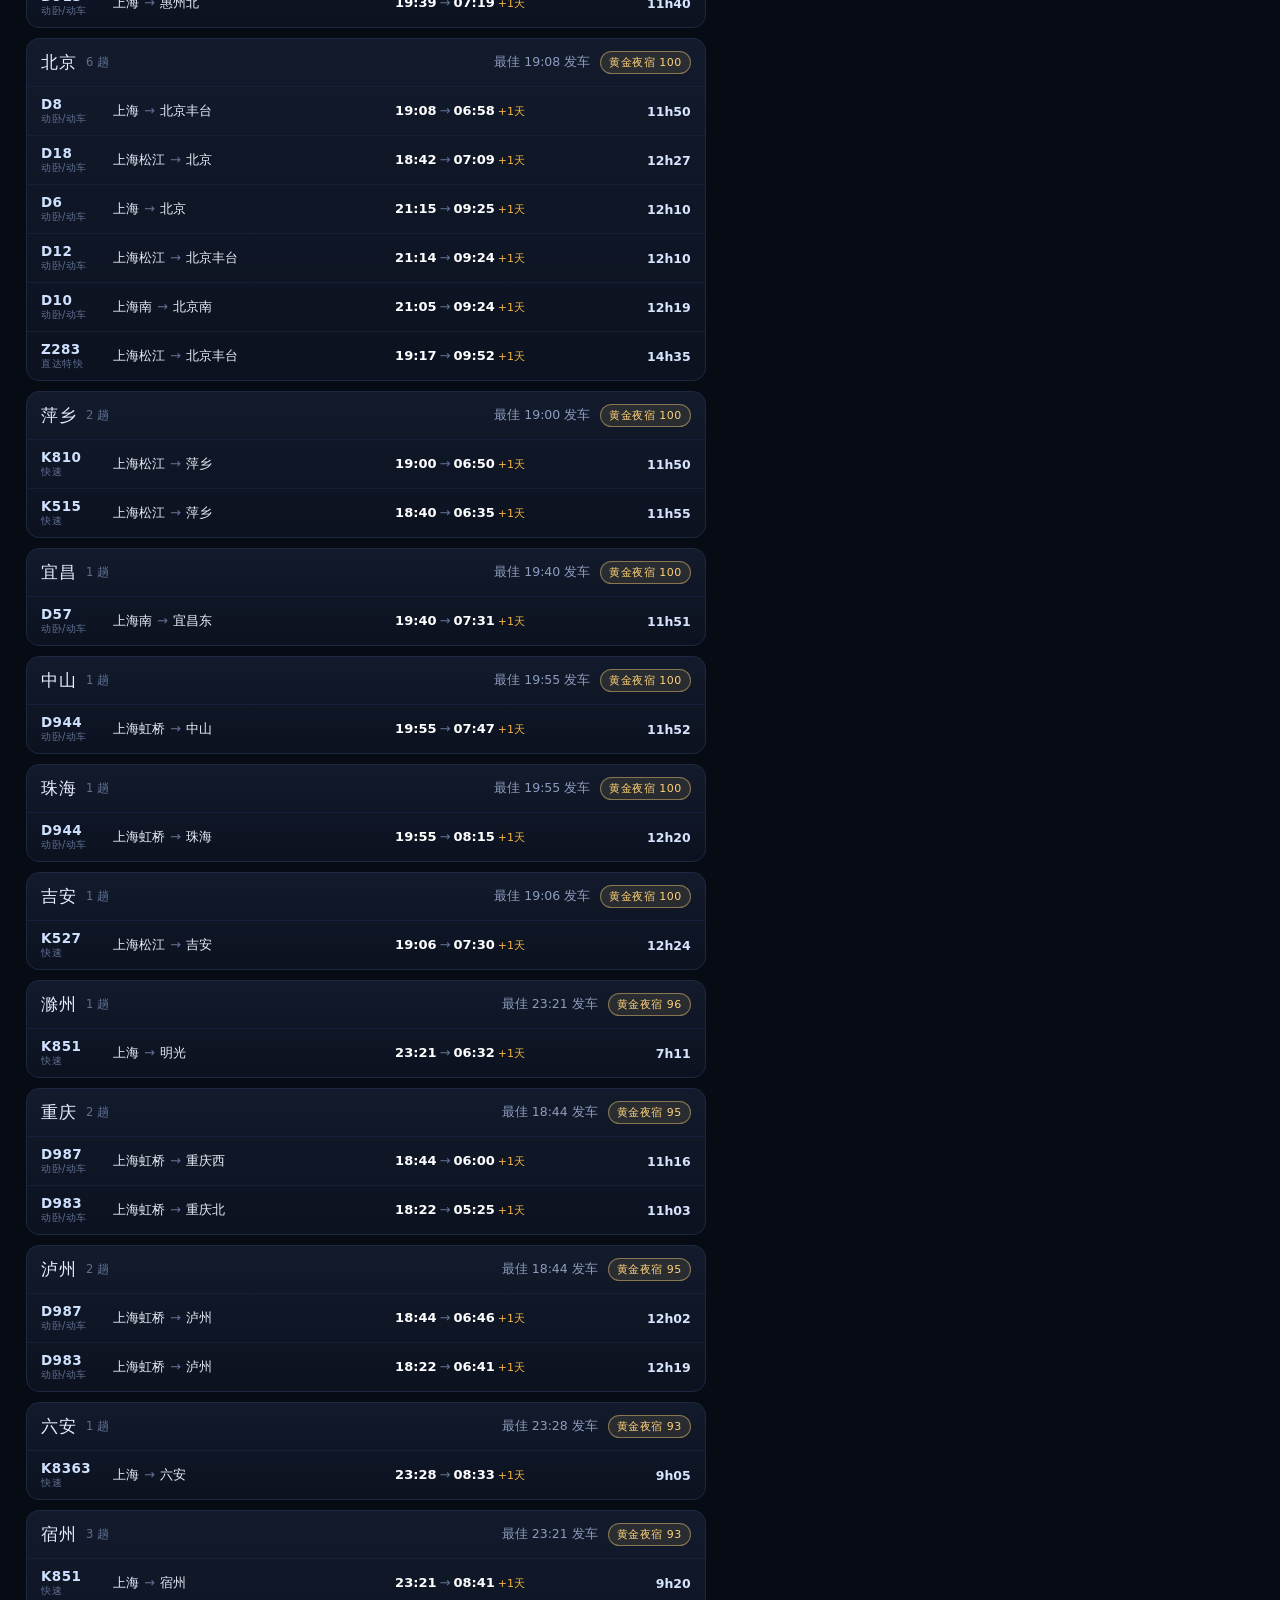
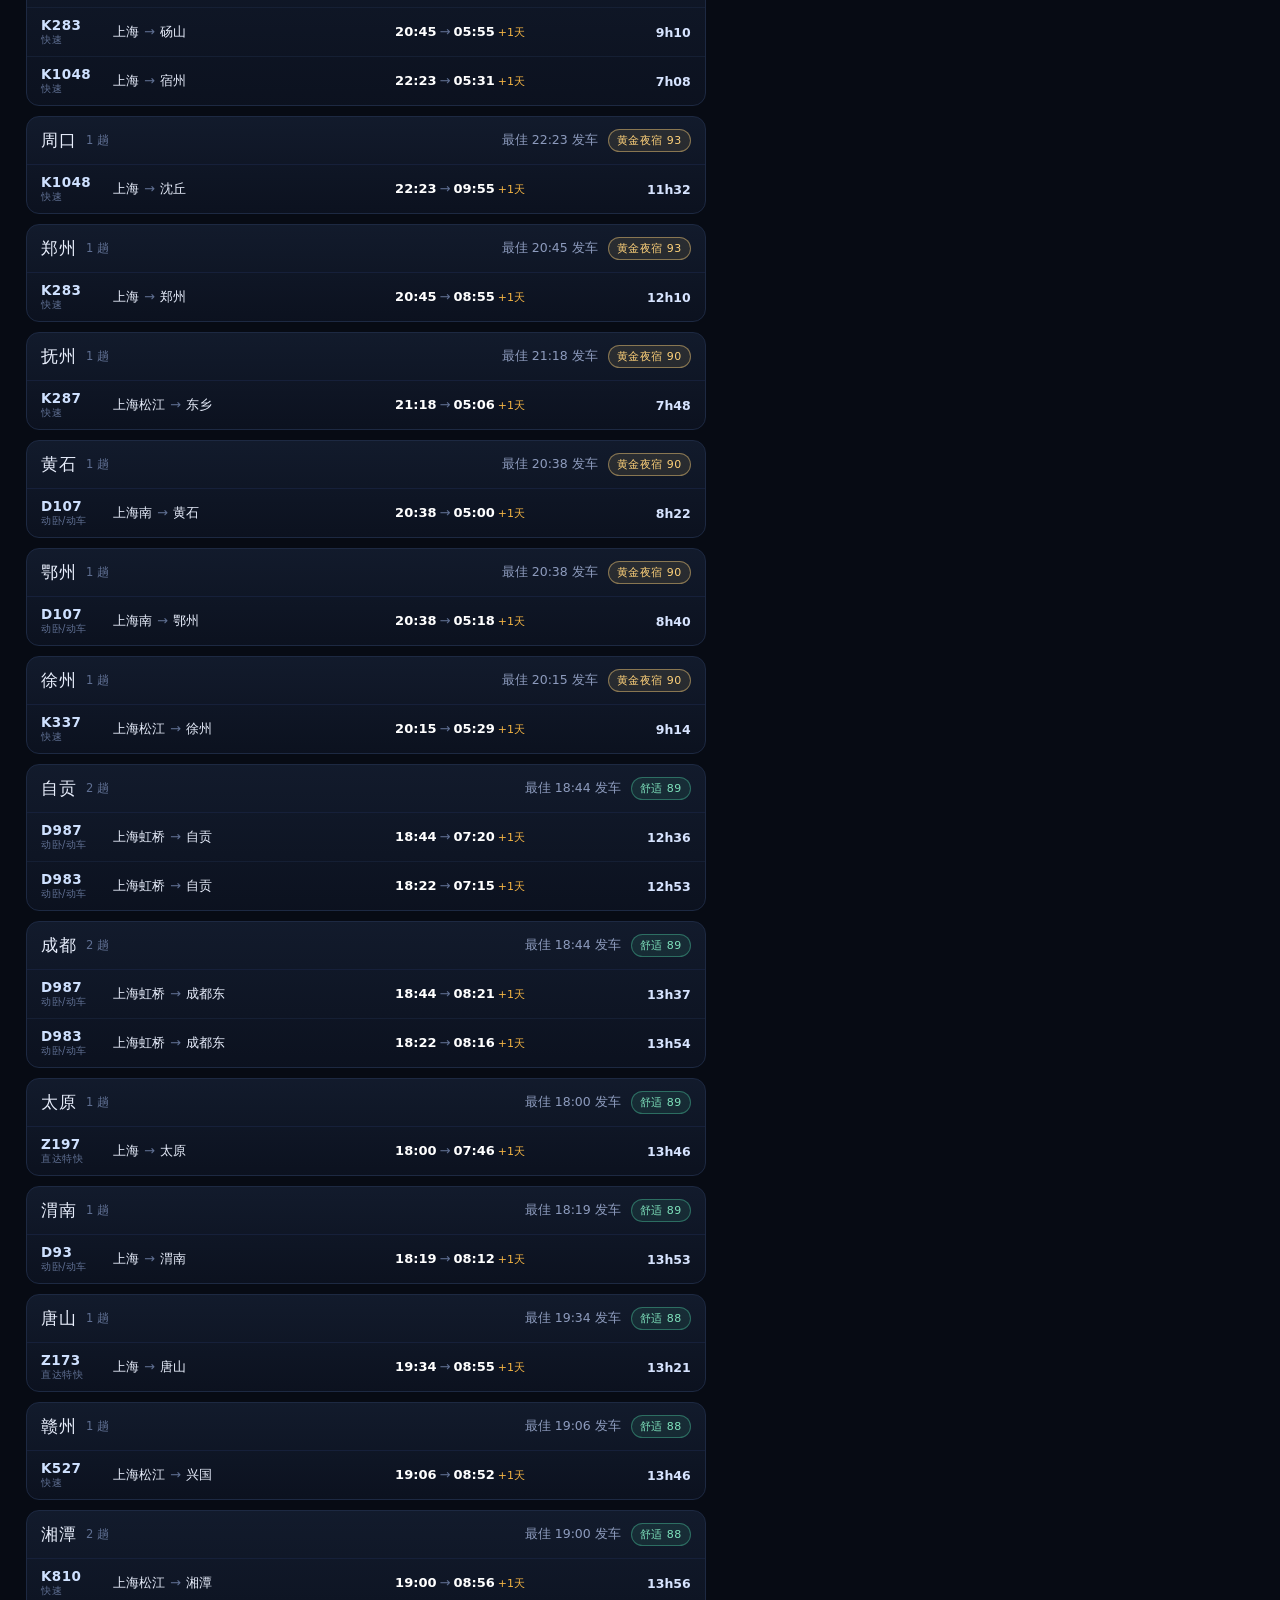
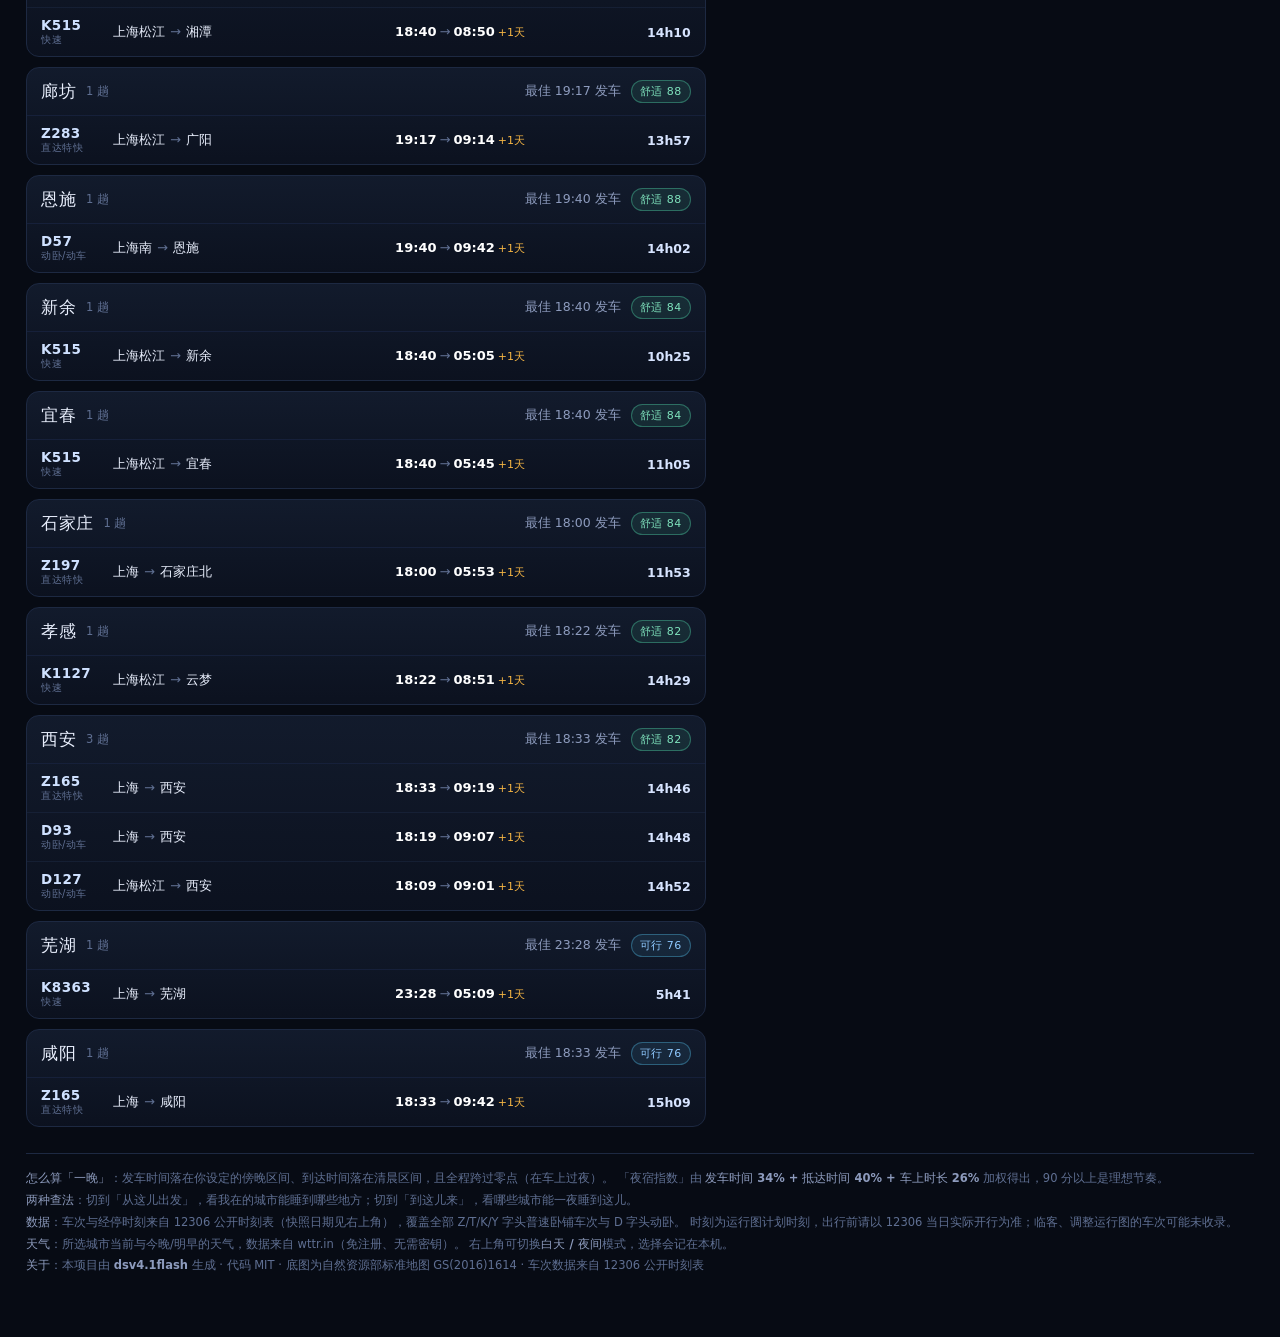
==== commit 63121f94: "feat: 收录 D 字头动卧（157 趟），车次 1149→1344" ====
--- a/docs/index.html
+++ b/docs/index.html
@@ -110,7 +110,7 @@
       <b>两种查法</b>：切到「从这儿出发」，看我在的城市能睡到哪些地方；切到「到这儿来」，看哪些城市能一夜睡到这儿。
     </div>
     <div>
-      <b>数据</b>：车次与经停时刻来自 12306 公开时刻表（快照日期见右上角），覆盖全部 Z/T/K/Y 字头普速卧铺车次。
+      <b>数据</b>：车次与经停时刻来自 12306 公开时刻表（快照日期见右上角），覆盖全部 Z/T/K/Y 字头普速卧铺车次与 D 字头动卧。
       时刻为运行图计划时刻，出行前请以 12306 当日实际开行为准；临客、调整运行图的车次可能未收录。
     </div>
     <div>
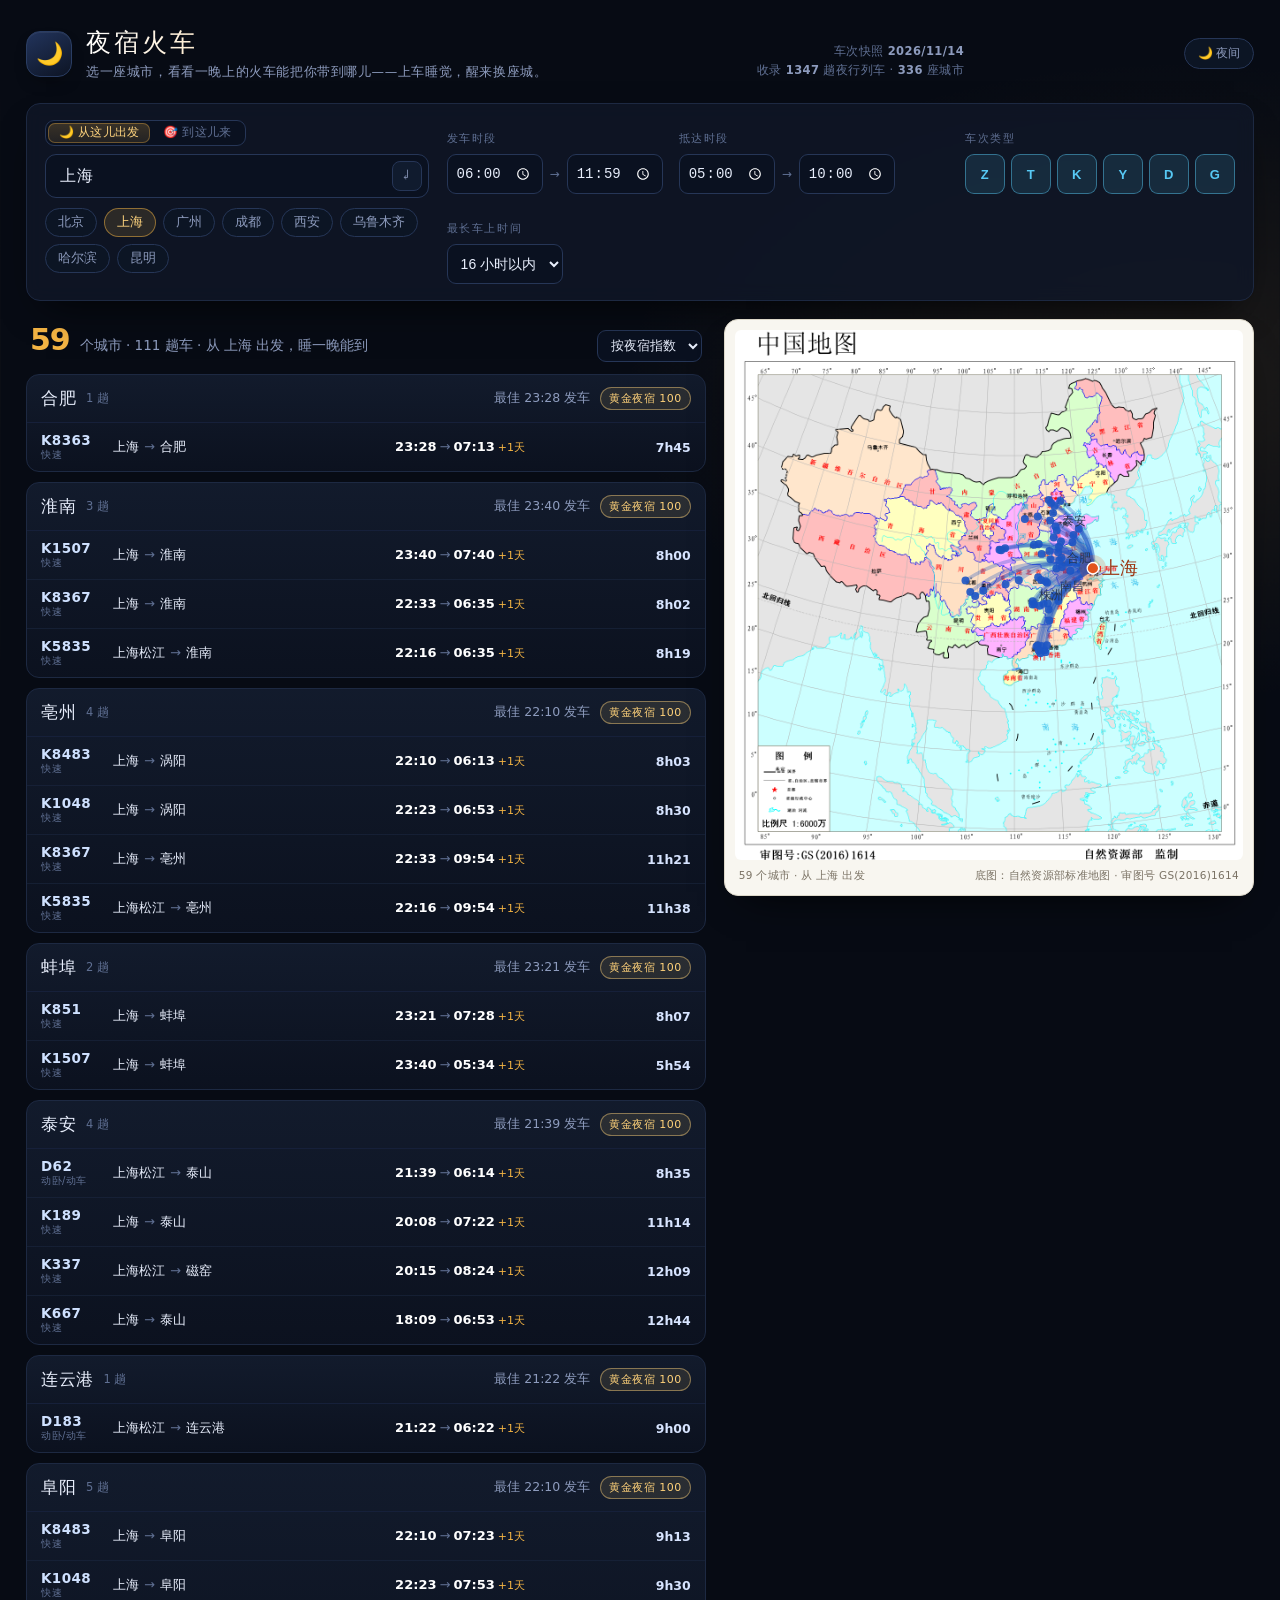
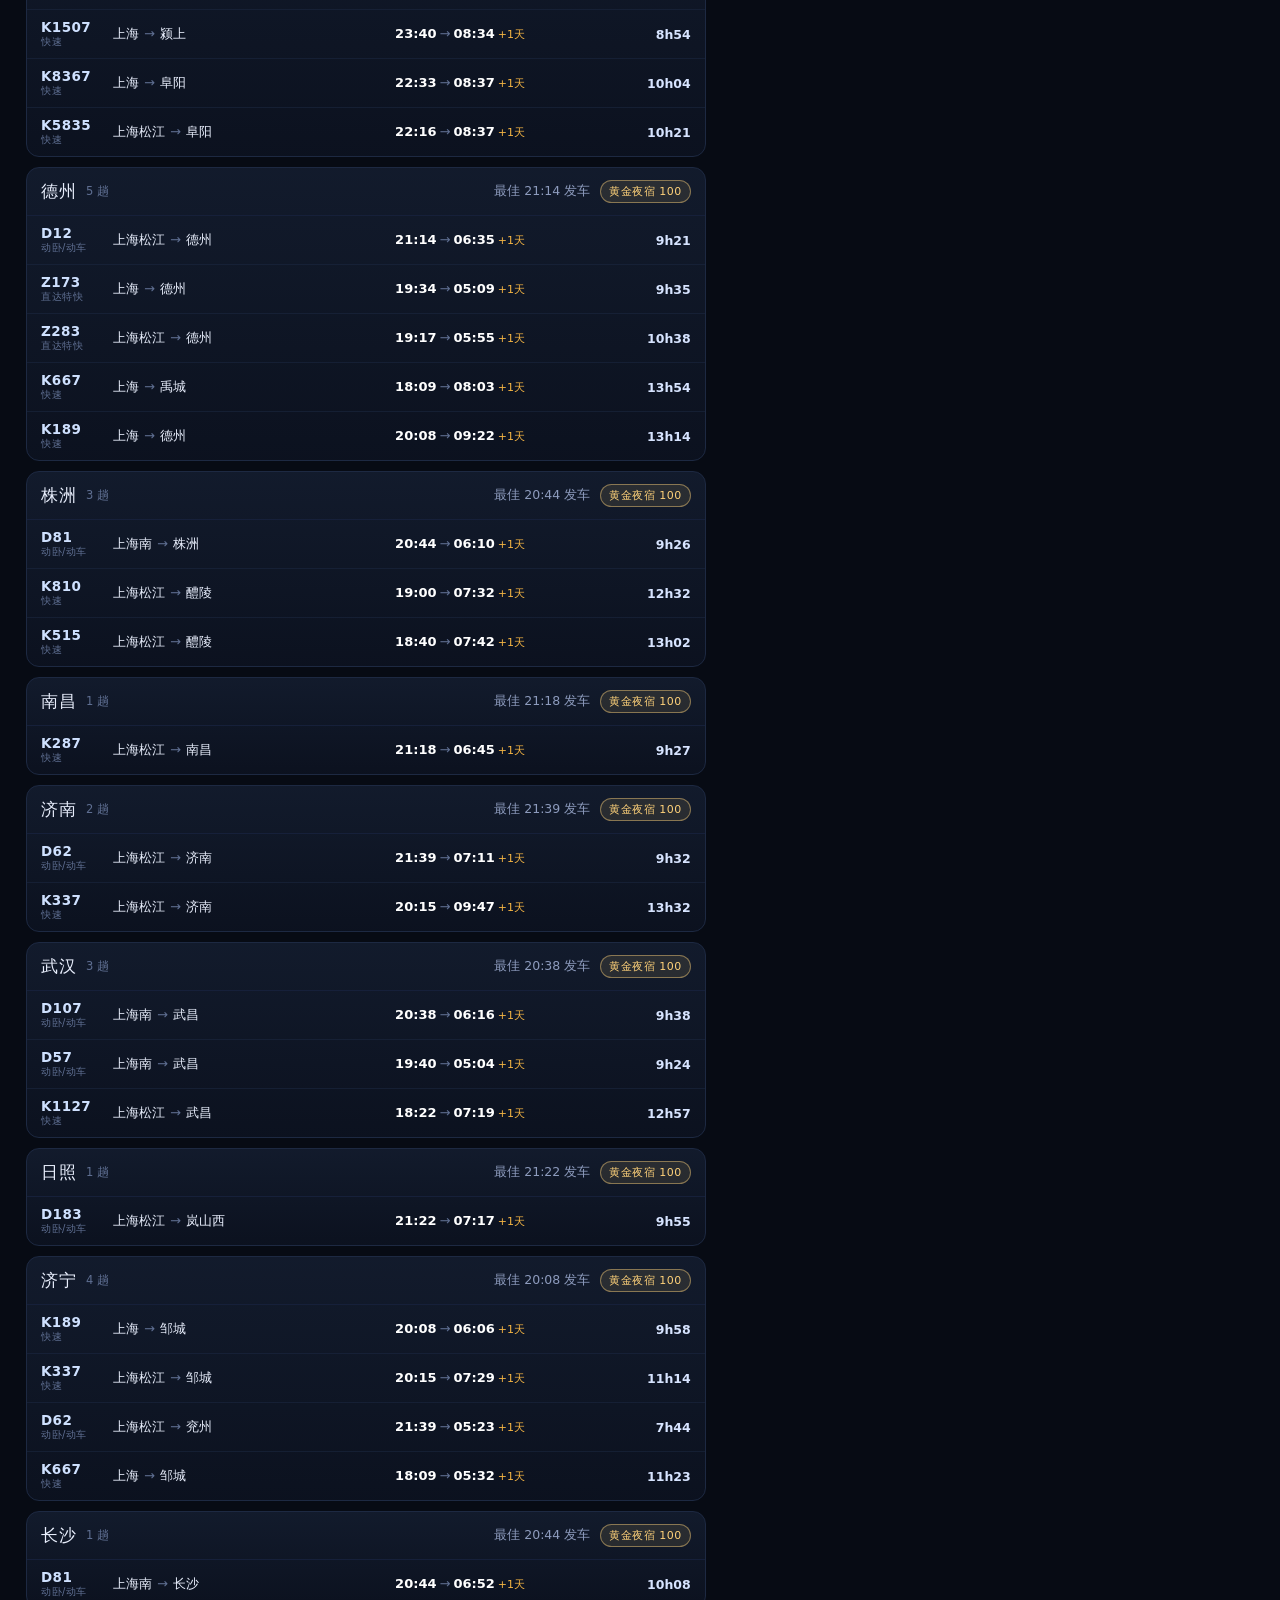
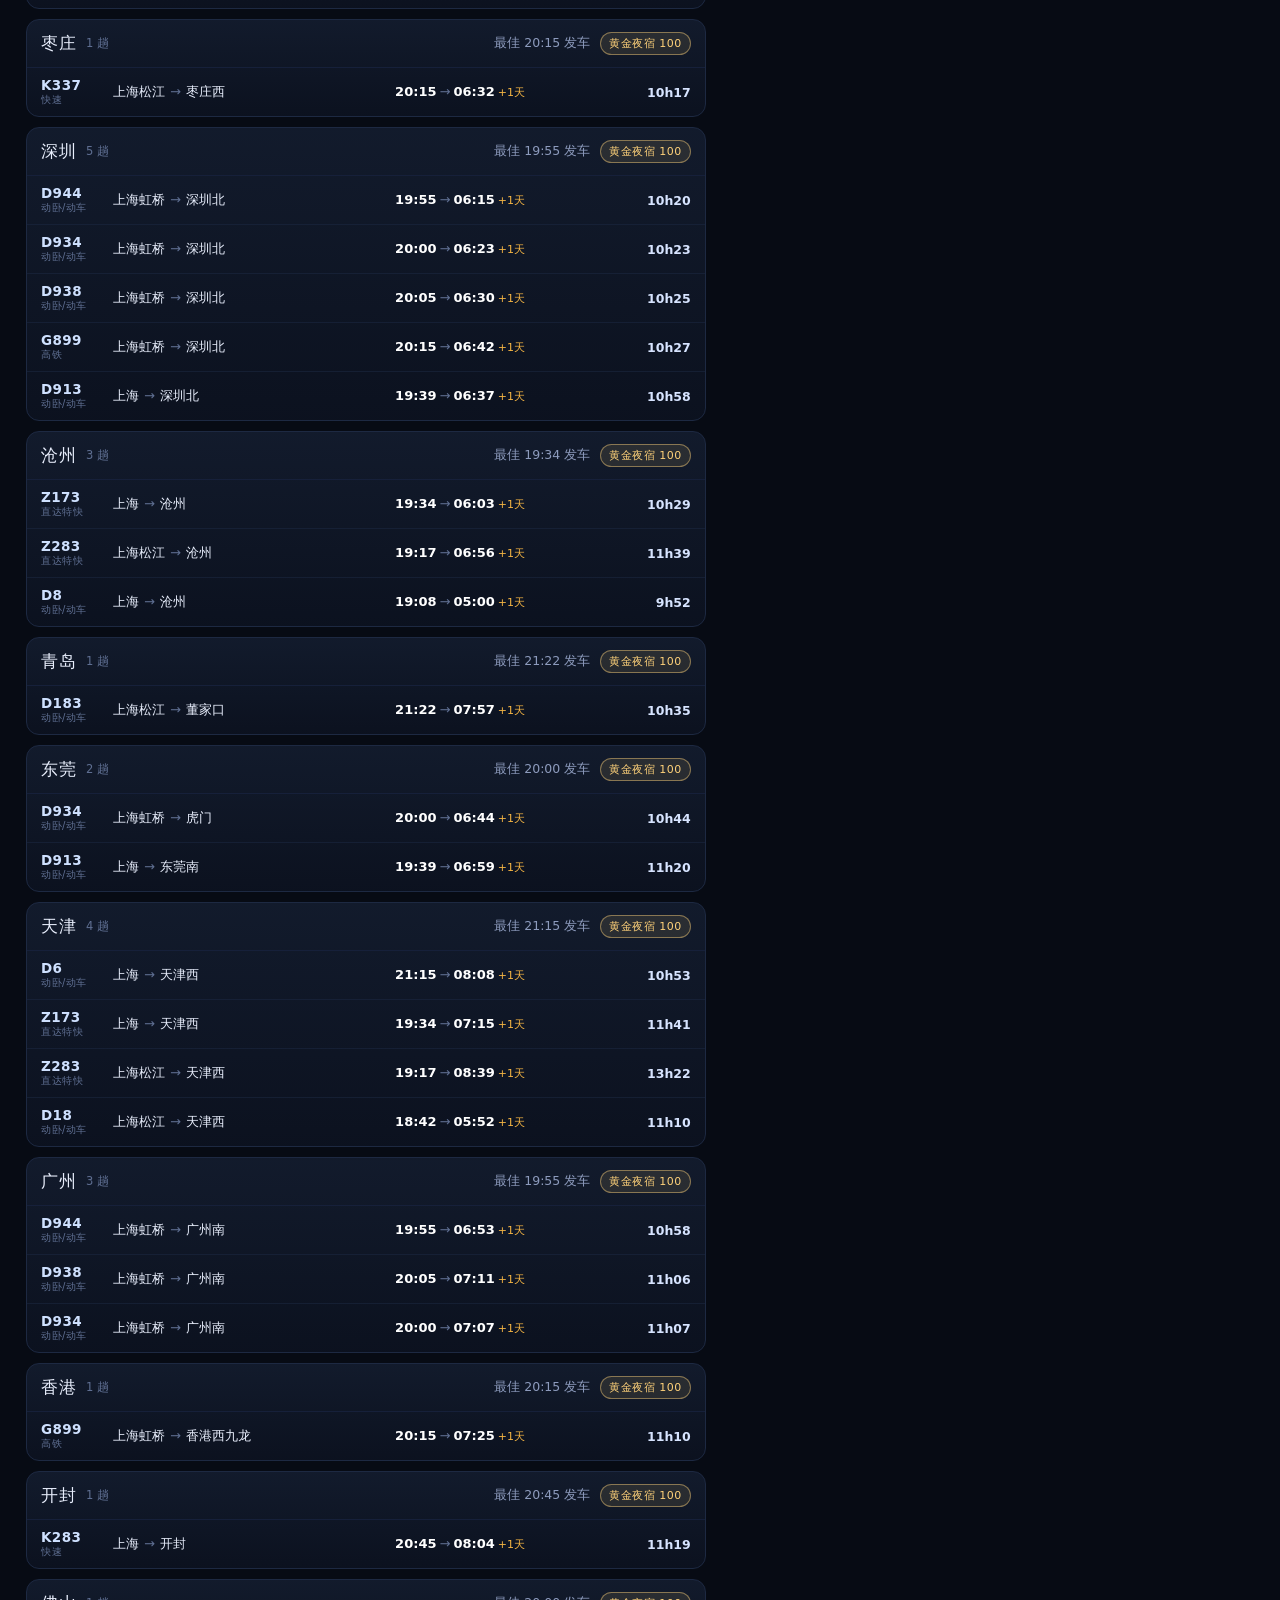
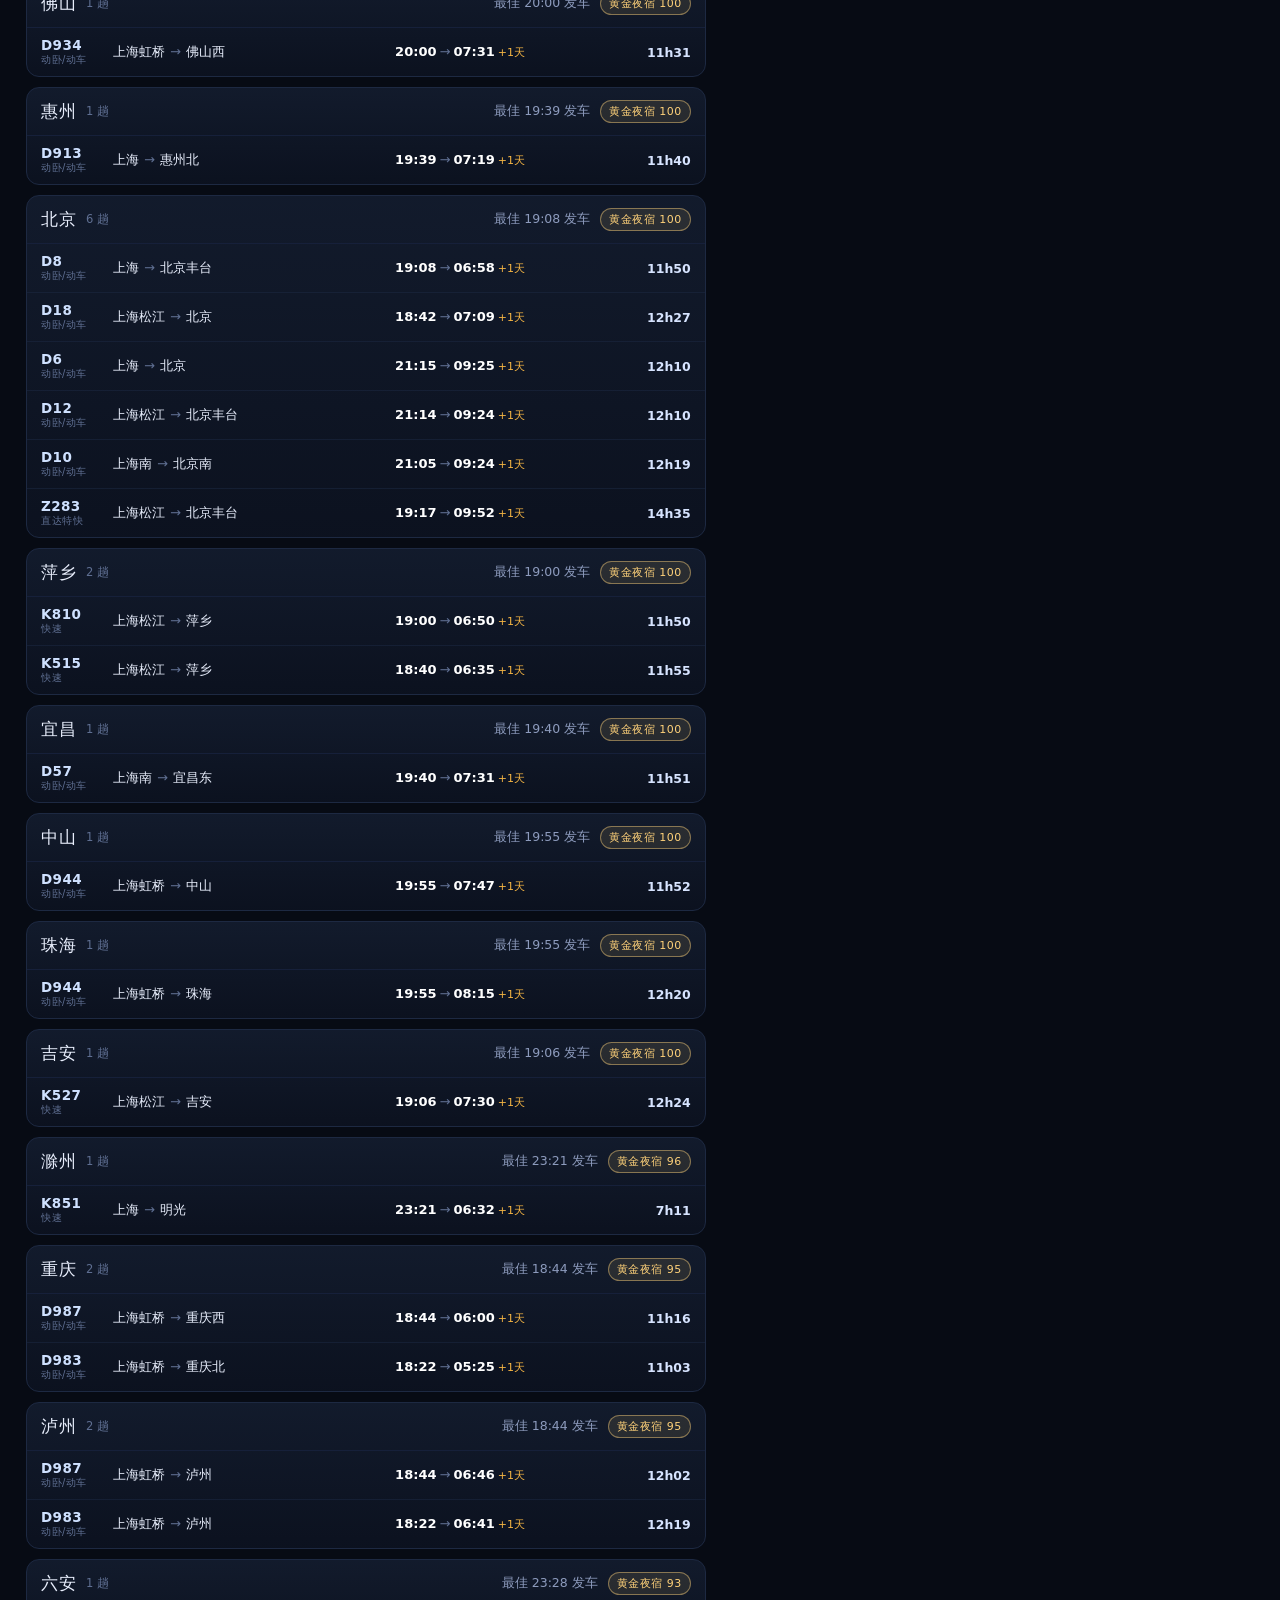
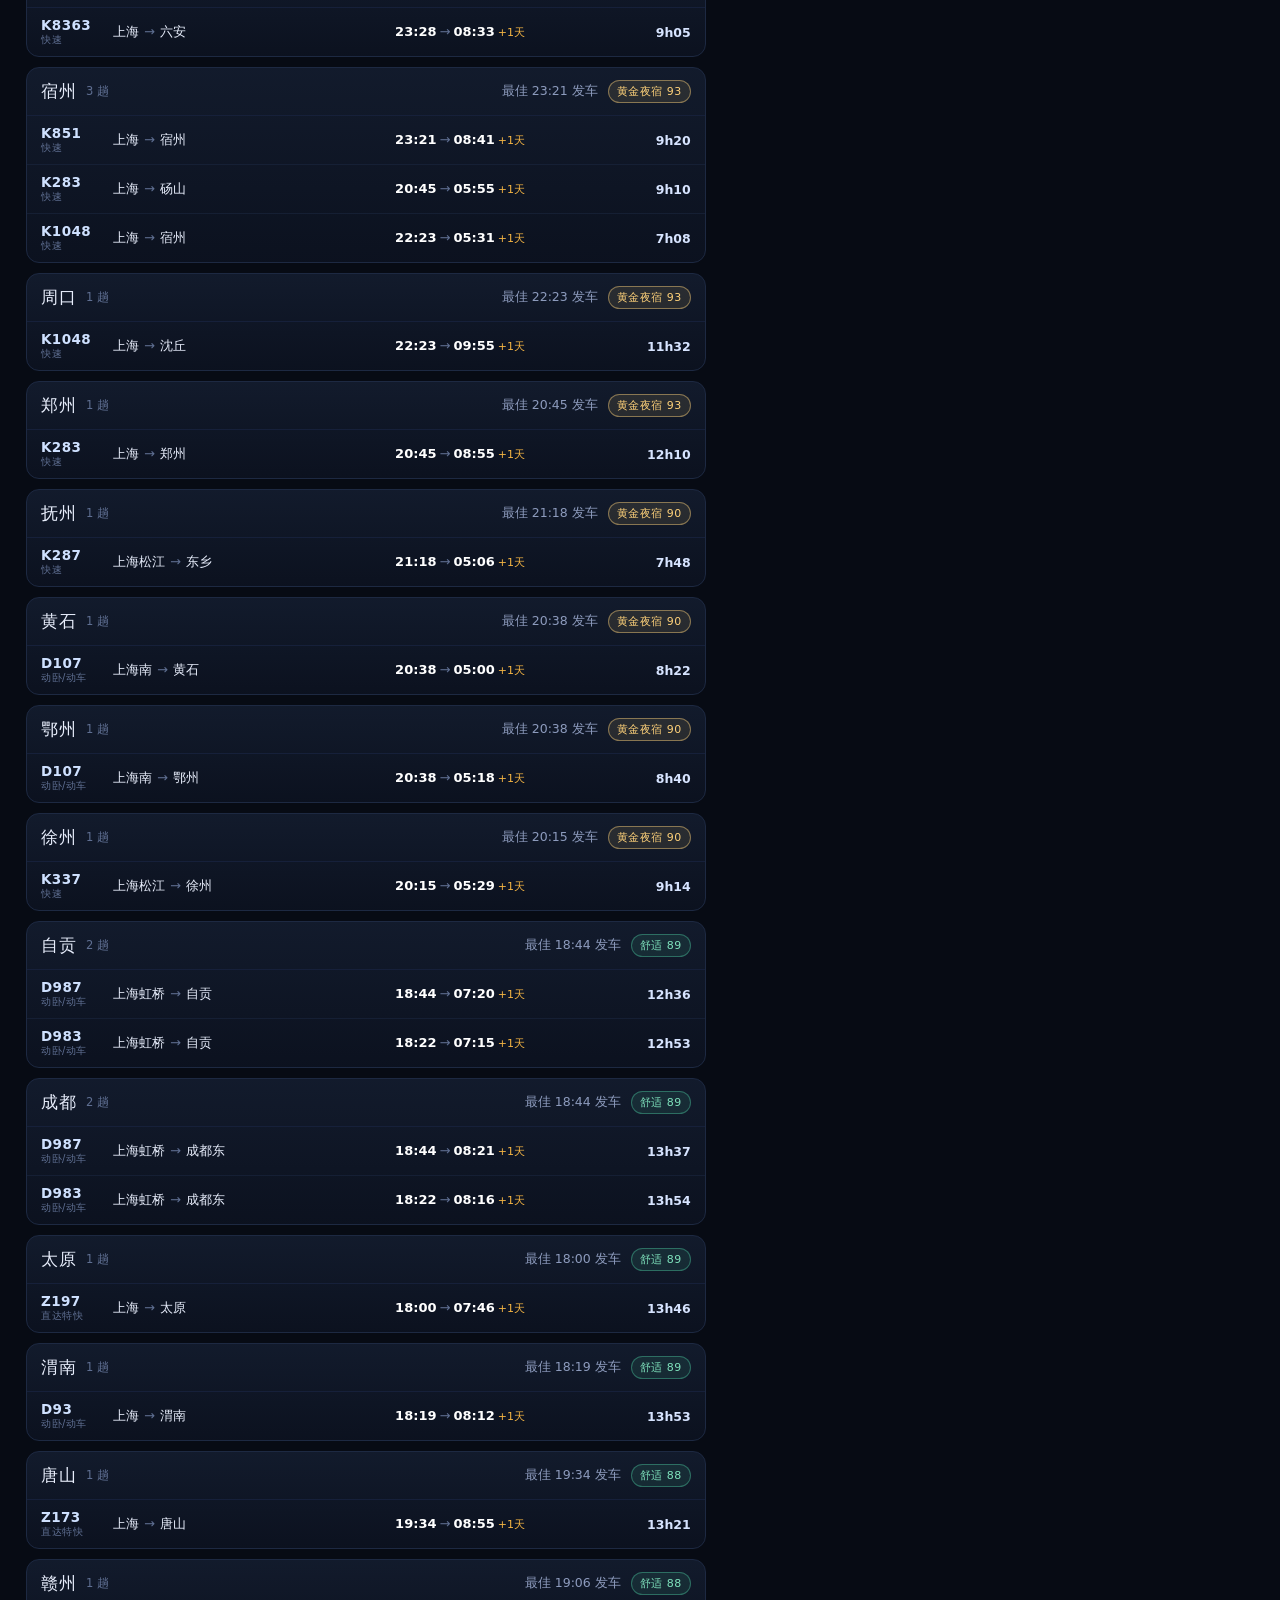
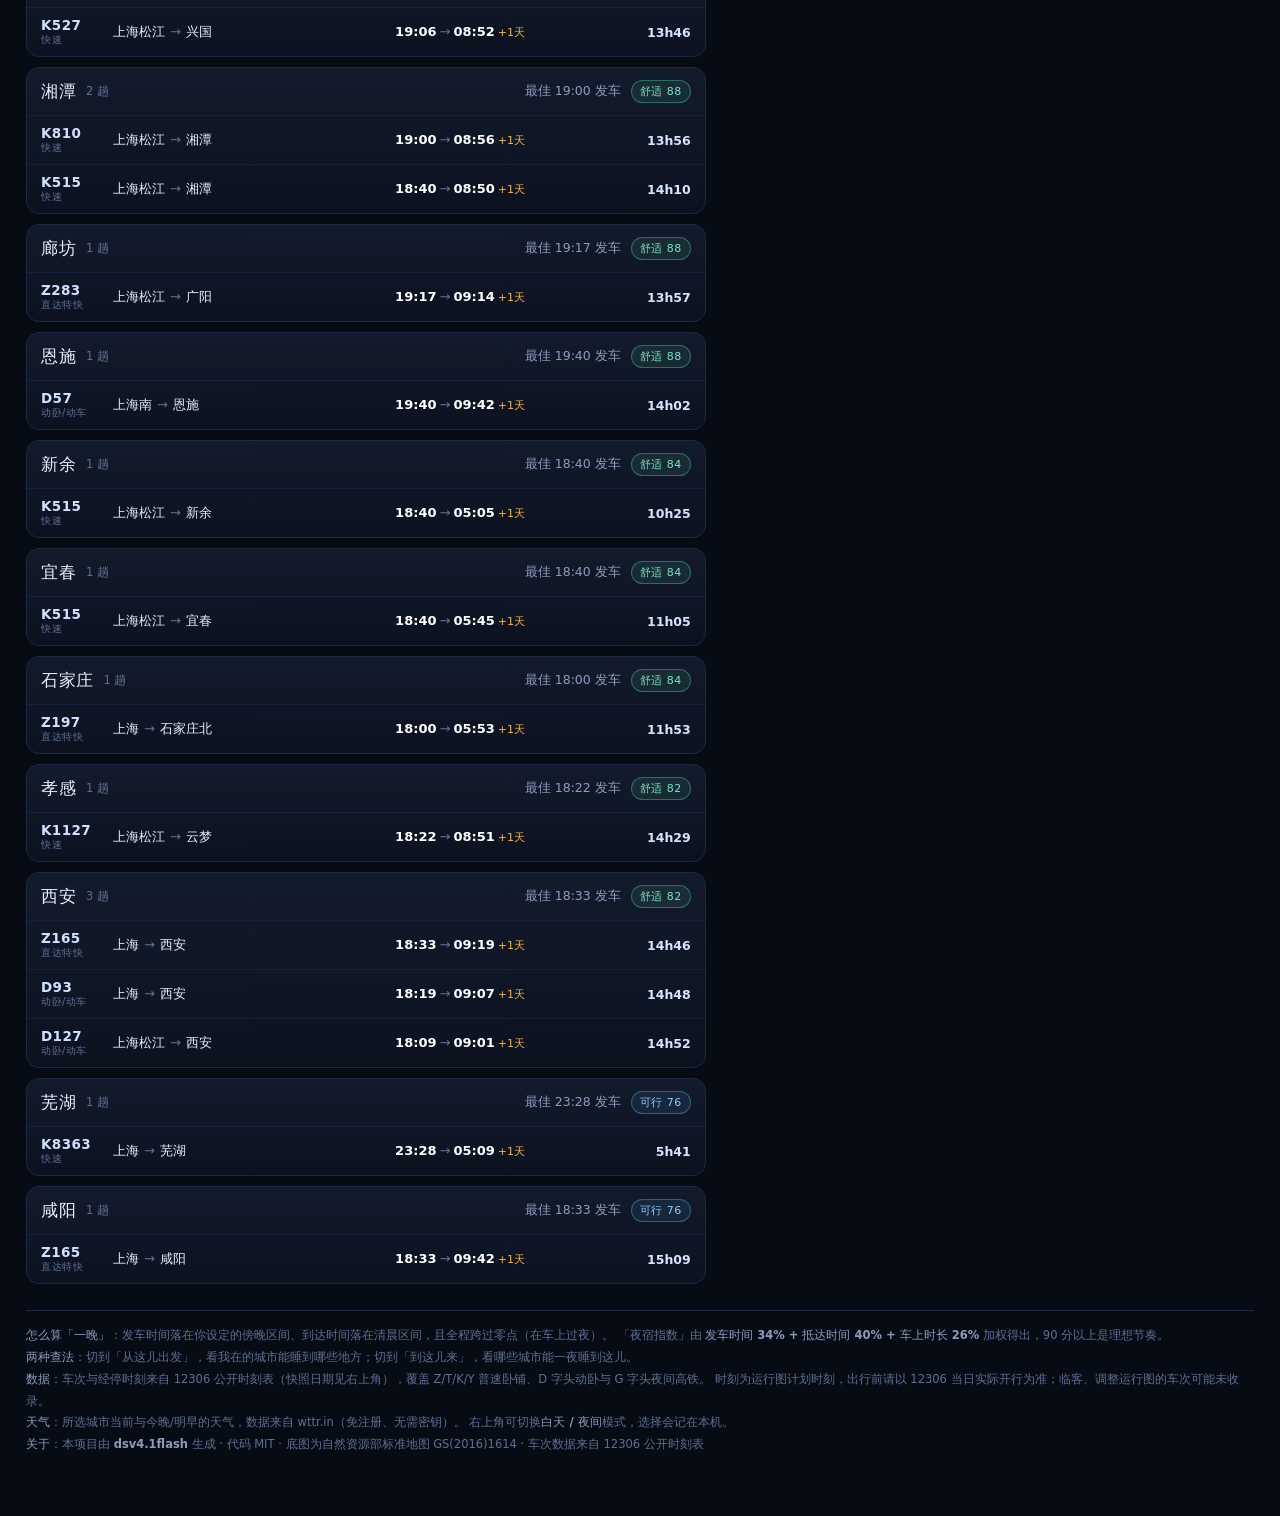
==== commit fc4f2d7b: "feat: 收录 G 字头夜间高铁（G899/G900 香港西九龙↔上海虹桥），并固定收录避免抓漏" ====
--- a/docs/index.html
+++ b/docs/index.html
@@ -110,7 +110,7 @@
       <b>两种查法</b>：切到「从这儿出发」，看我在的城市能睡到哪些地方；切到「到这儿来」，看哪些城市能一夜睡到这儿。
     </div>
     <div>
-      <b>数据</b>：车次与经停时刻来自 12306 公开时刻表（快照日期见右上角），覆盖全部 Z/T/K/Y 字头普速卧铺车次与 D 字头动卧。
+      <b>数据</b>：车次与经停时刻来自 12306 公开时刻表（快照日期见右上角），覆盖 Z/T/K/Y 普速卧铺、D 字头动卧与 G 字头夜间高铁。
       时刻为运行图计划时刻，出行前请以 12306 当日实际开行为准；临客、调整运行图的车次可能未收录。
     </div>
     <div>
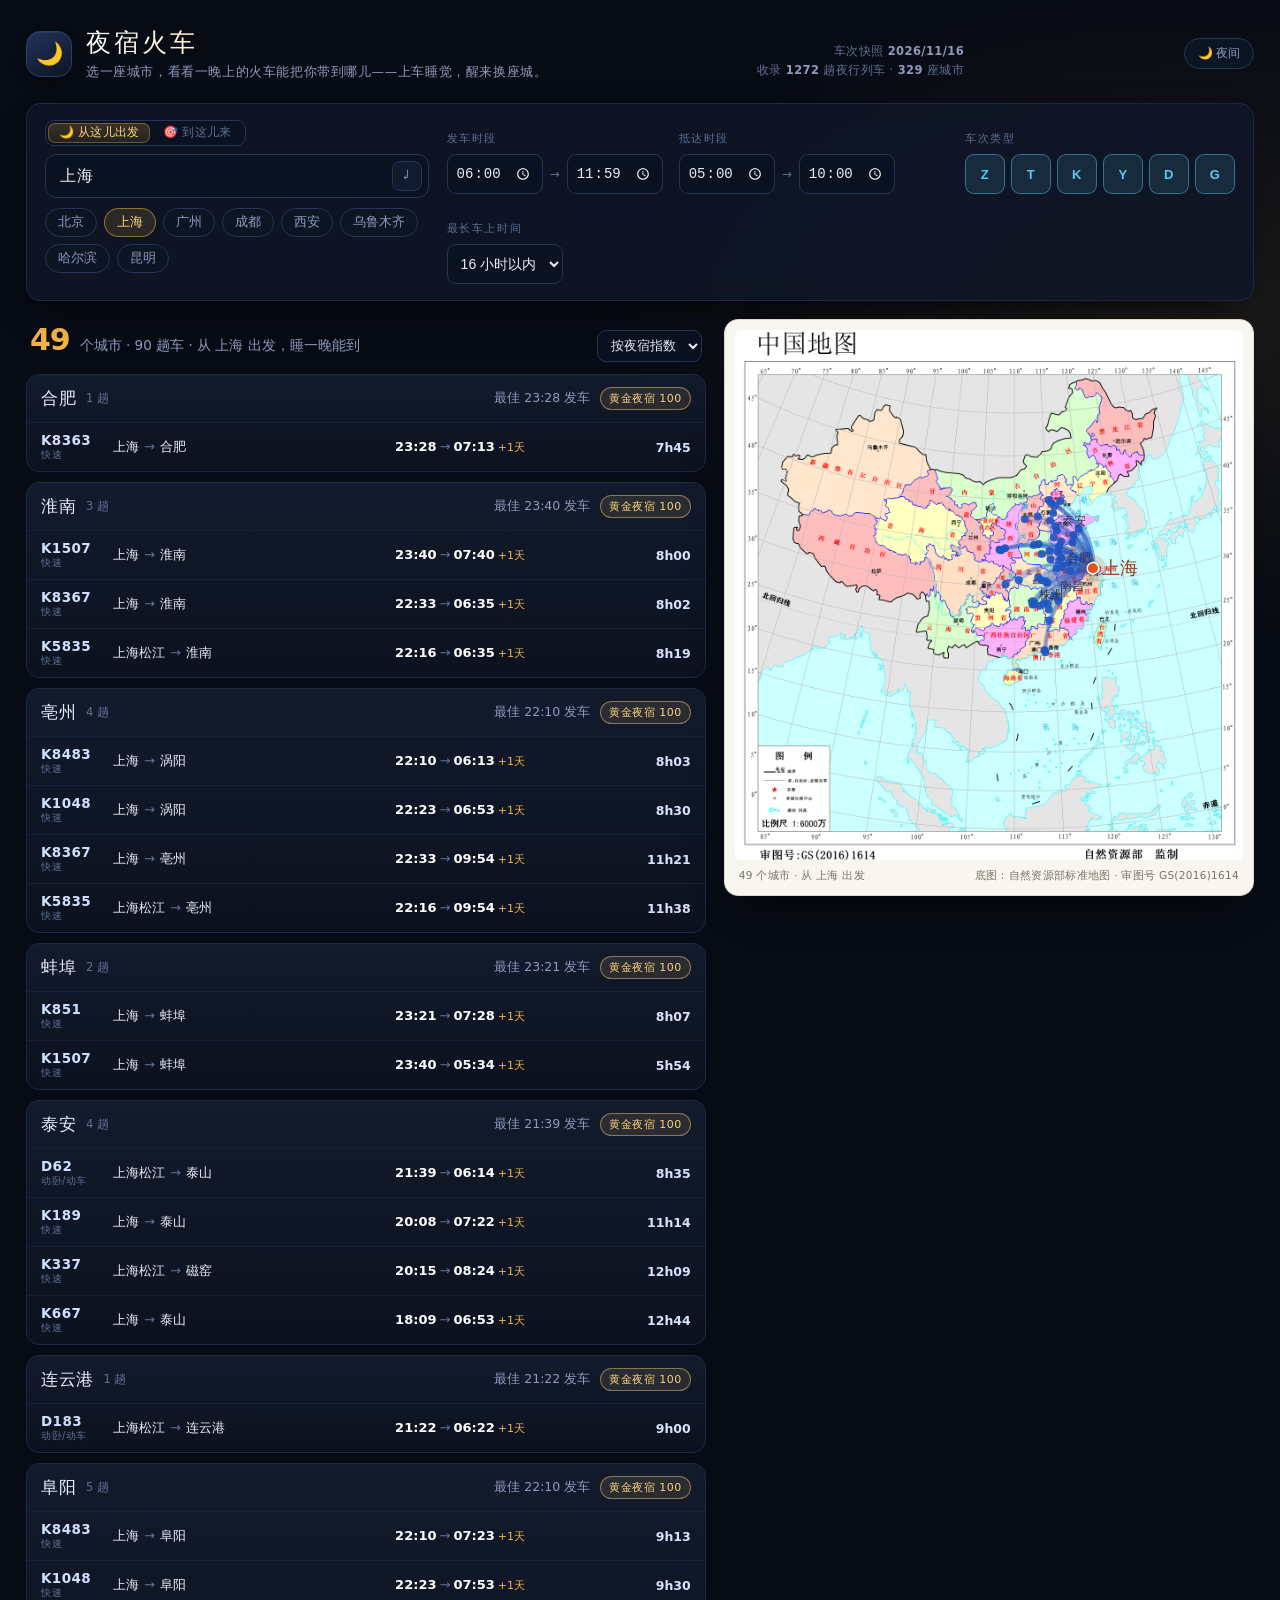
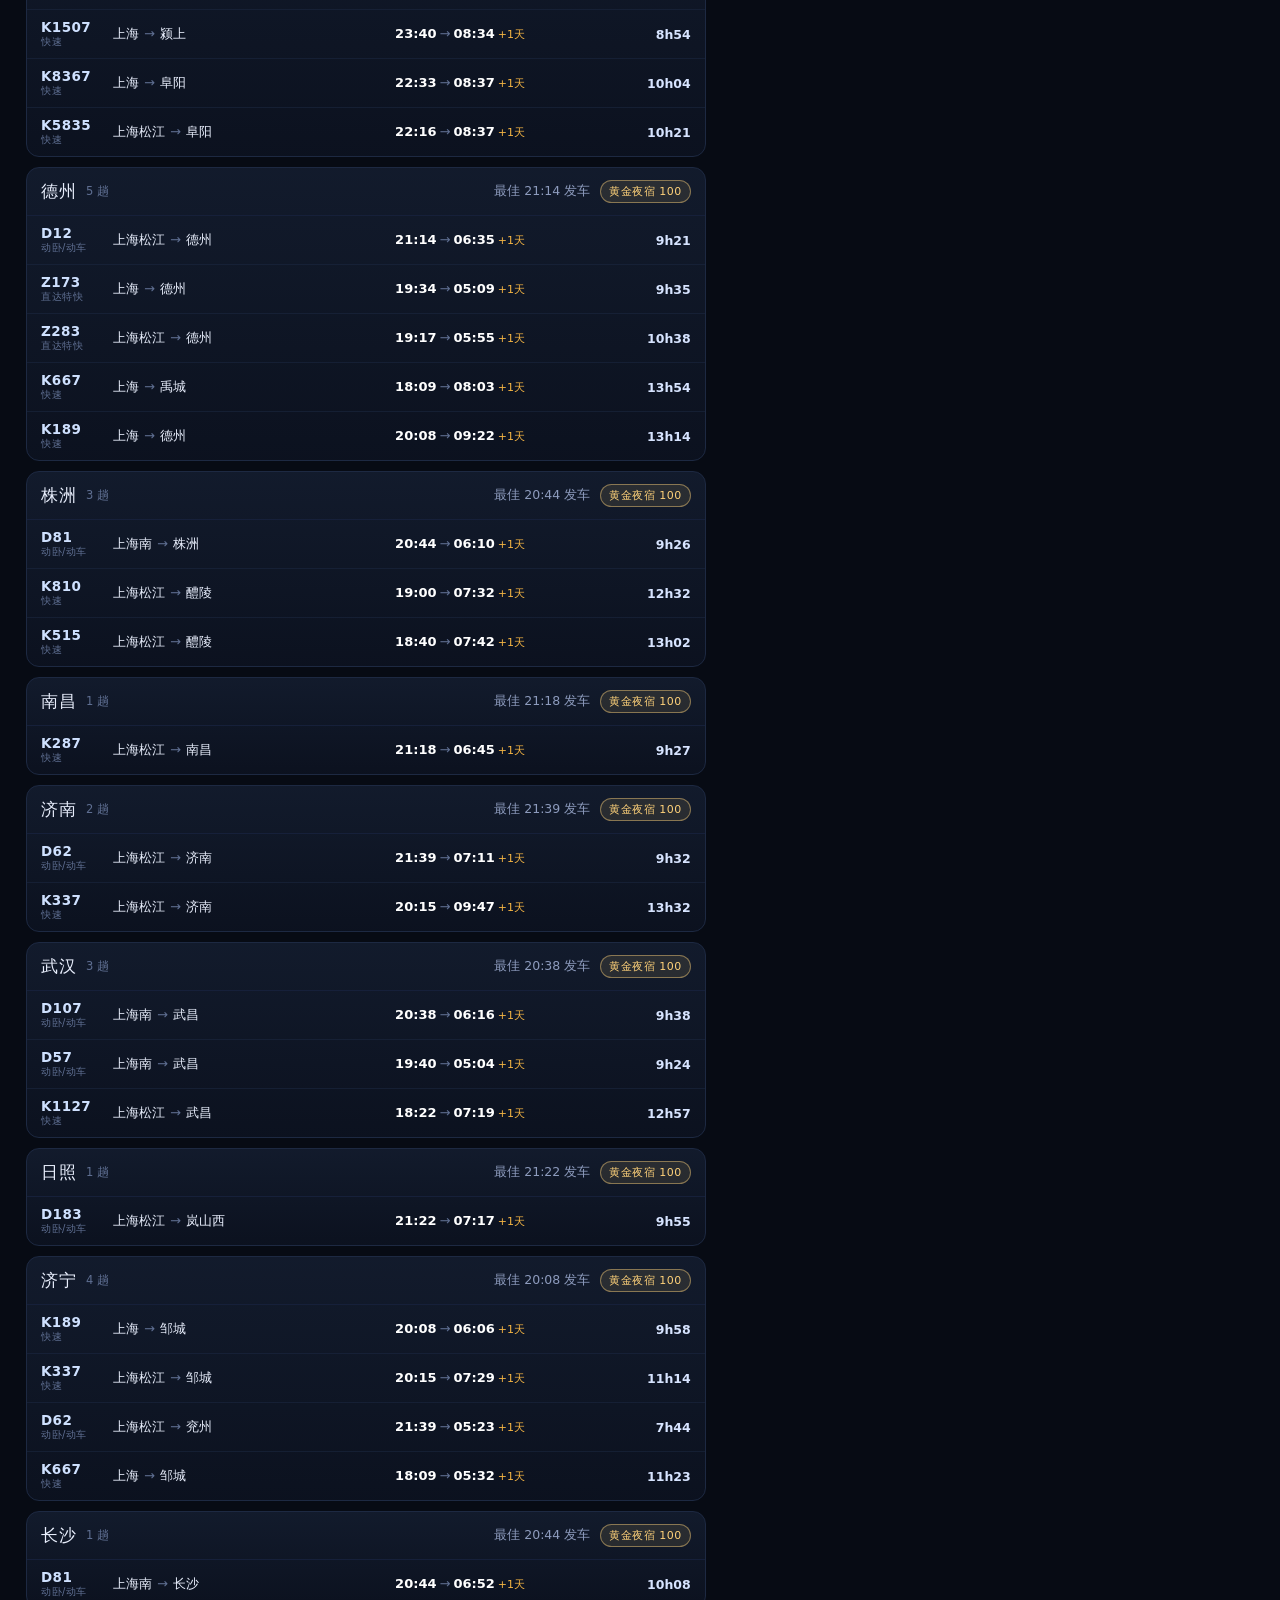
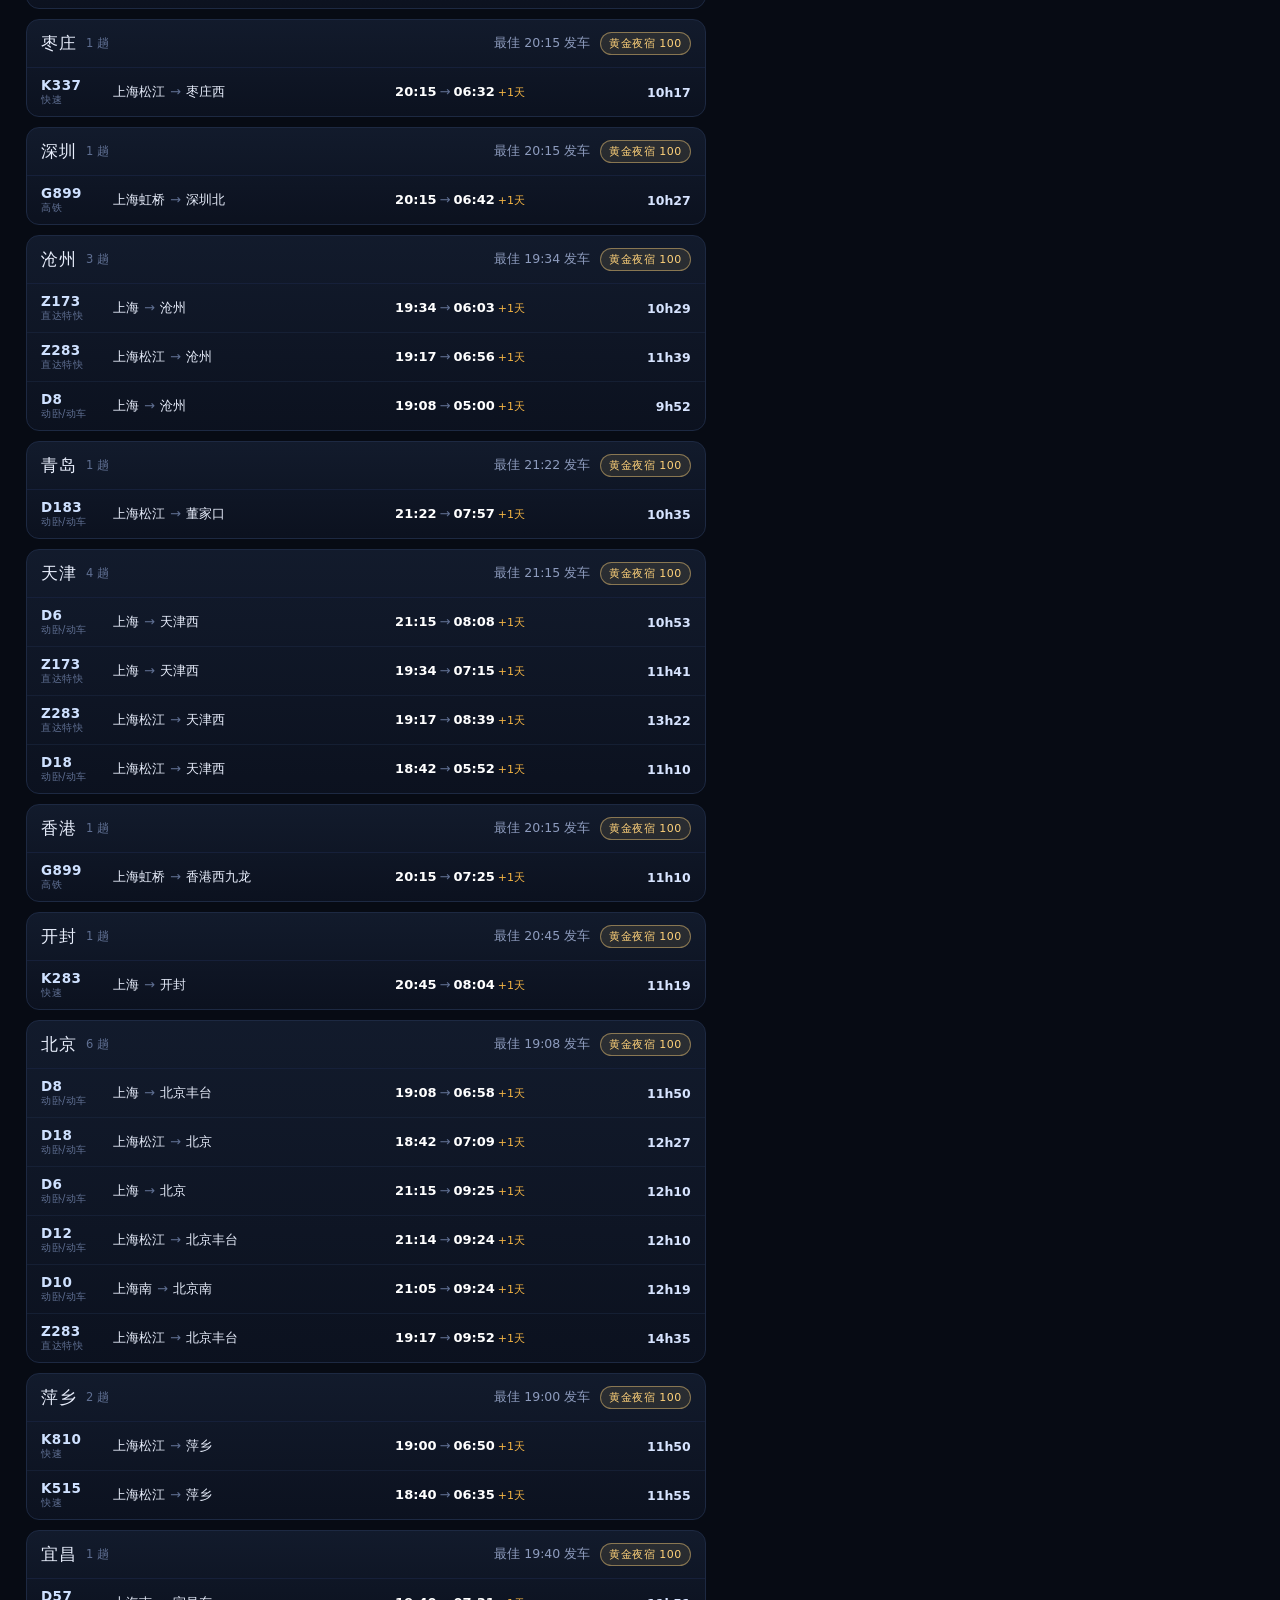
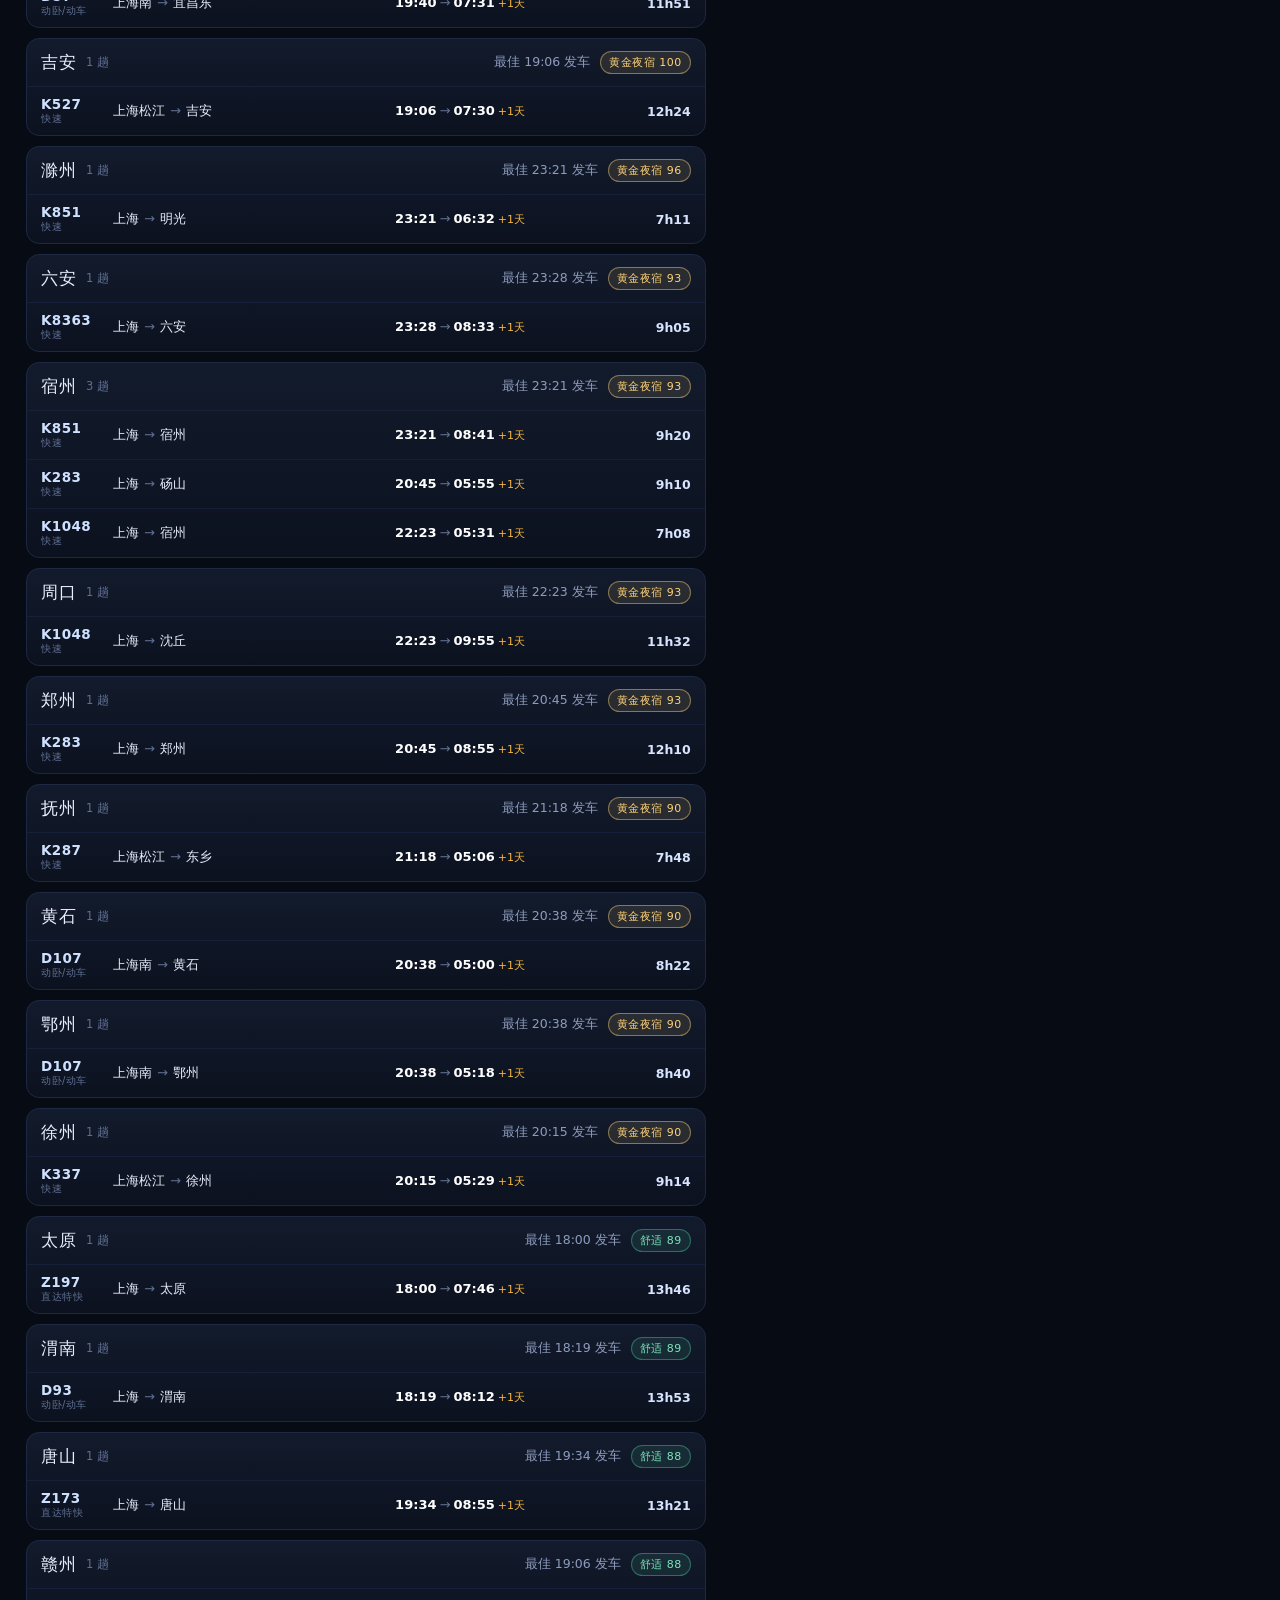
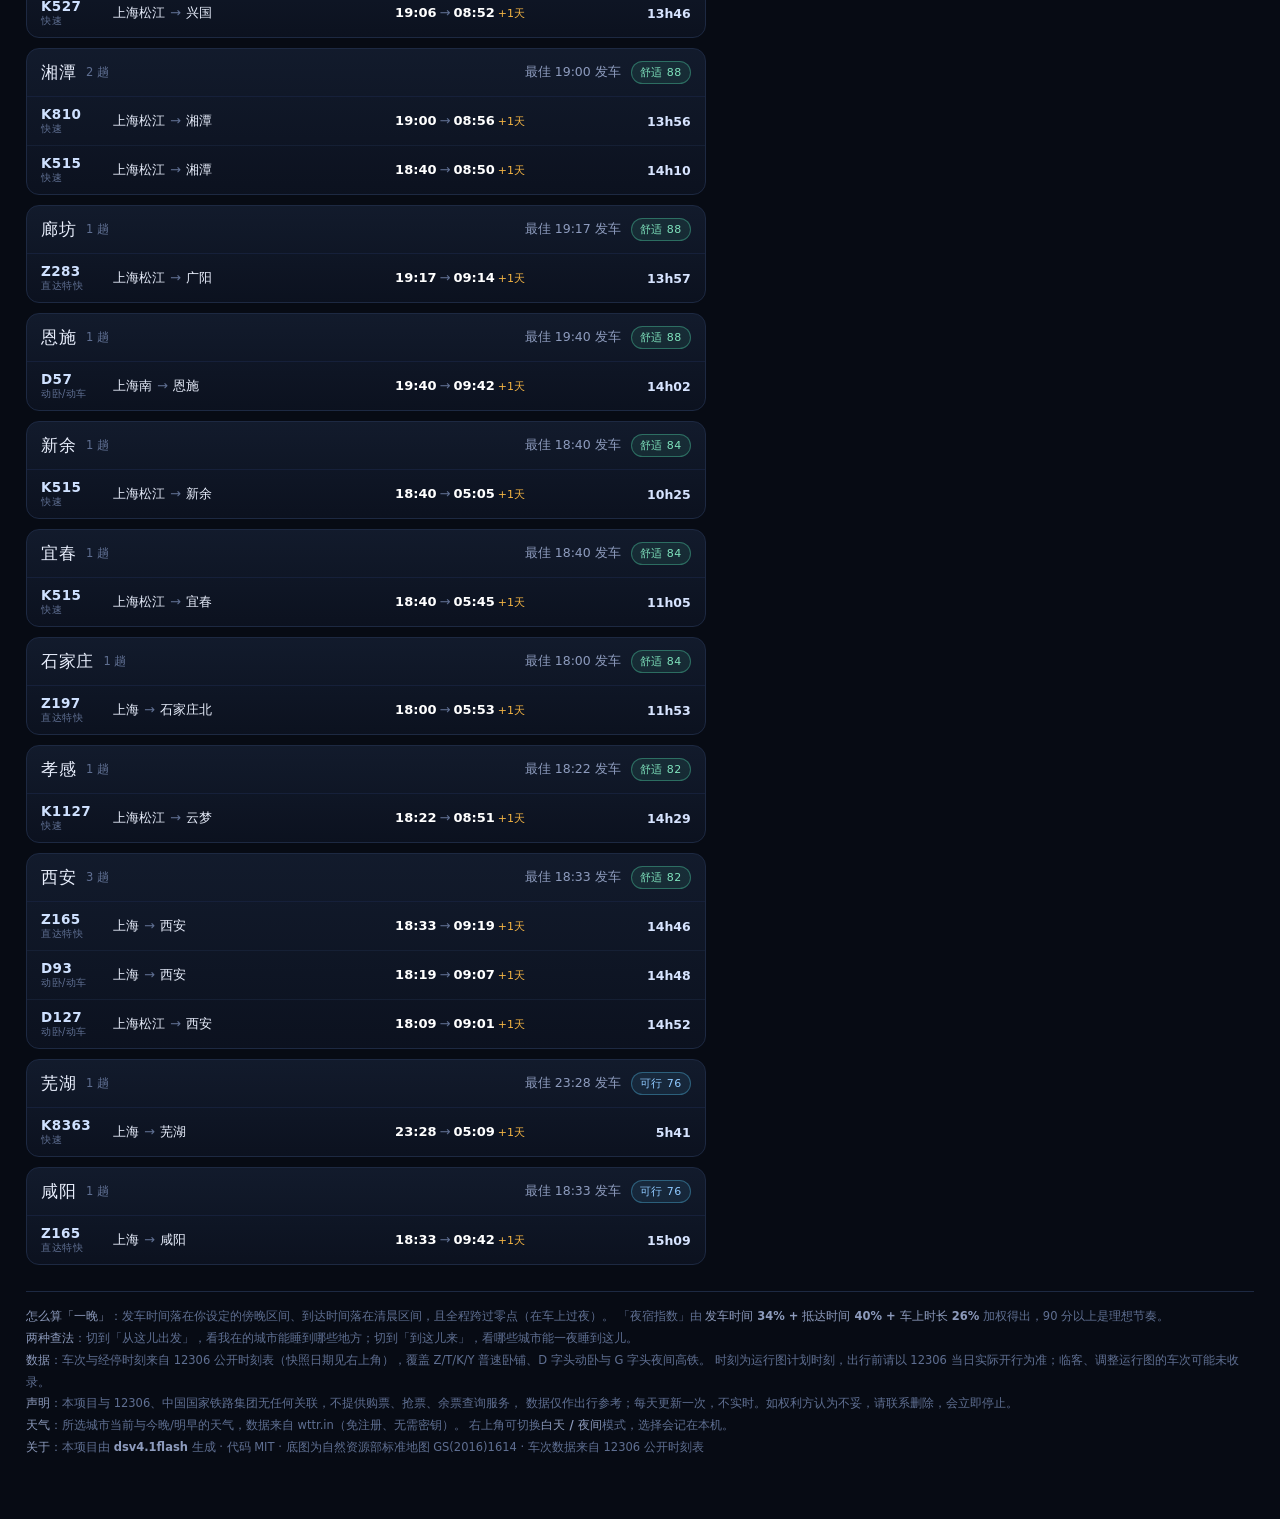
==== commit c8d25504: "docs: 补充免责声明（与 12306 无关联、非实时、可联系删除）" ====
--- a/docs/index.html
+++ b/docs/index.html
@@ -41,6 +41,10 @@
     </div>
 
     <div class="filters">
+      <div>
+        <span class="lbl">出行日期</span>
+        <select class="sel" id="daySel"></select>
+      </div>
       <div>
         <span class="lbl">发车时段</span>
         <div class="range">
@@ -114,6 +118,10 @@
       时刻为运行图计划时刻，出行前请以 12306 当日实际开行为准；临客、调整运行图的车次可能未收录。
     </div>
     <div>
+      <b>声明</b>：本项目与 12306、中国国家铁路集团无任何关联，不提供购票、抢票、余票查询服务，
+      数据仅作出行参考；每天更新一次，不实时。如权利方认为不妥，请联系删除，会立即停止。
+    </div>
+    <div>
       <b>天气</b>：所选城市当前与今晚/明早的天气，数据来自 wttr.in（免注册、无需密钥）。
       右上角可切换<b>白天 / 夜间</b>模式，选择会记在本机。
     </div>
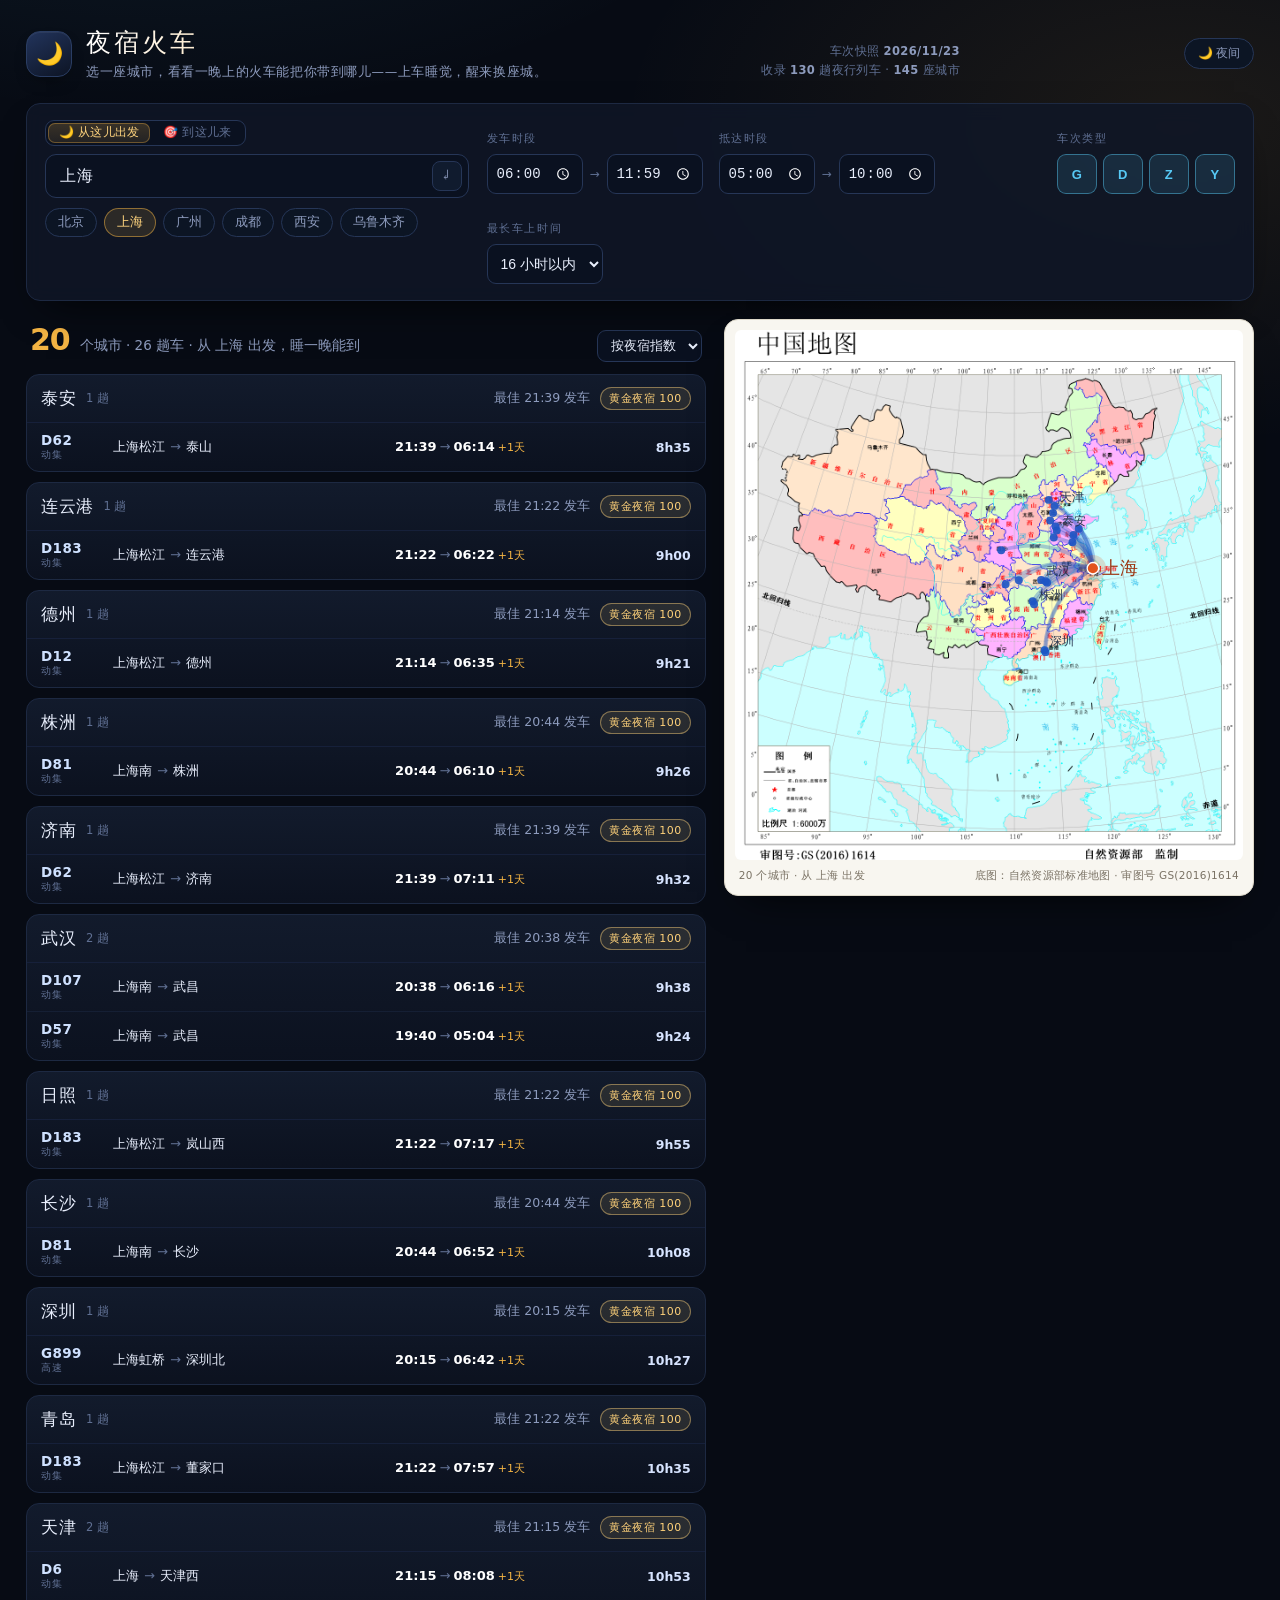
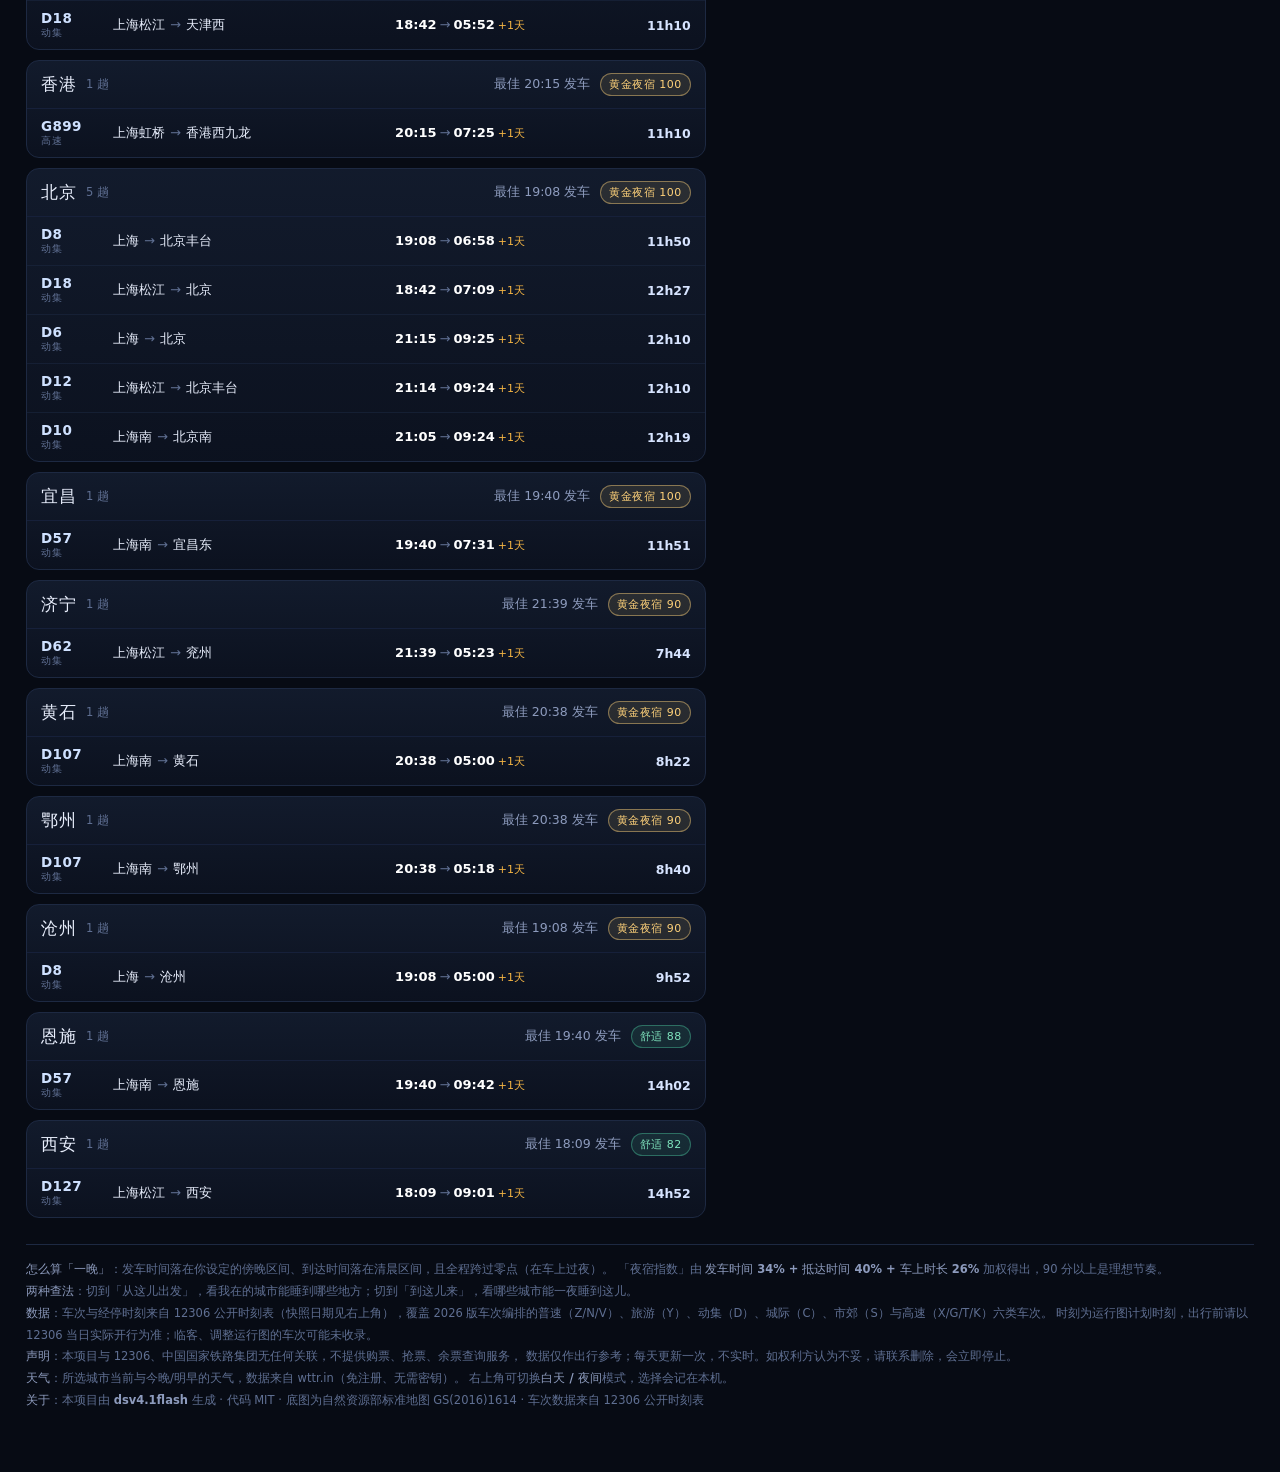
==== commit a4d6b092: "feat: 适配 2026 版车次编排（新增 X/N/V/C/S 字头，T/K 转为高速类）" ====
--- a/docs/index.html
+++ b/docs/index.html
@@ -114,7 +114,7 @@
       <b>两种查法</b>：切到「从这儿出发」，看我在的城市能睡到哪些地方；切到「到这儿来」，看哪些城市能一夜睡到这儿。
     </div>
     <div>
-      <b>数据</b>：车次与经停时刻来自 12306 公开时刻表（快照日期见右上角），覆盖 Z/T/K/Y 普速卧铺、D 字头动卧与 G 字头夜间高铁。
+      <b>数据</b>：车次与经停时刻来自 12306 公开时刻表（快照日期见右上角），覆盖 2026 版车次编排的普速（Z/N/V）、旅游（Y）、动集（D）、城际（C）、市郊（S）与高速（X/G/T/K）六类车次。
       时刻为运行图计划时刻，出行前请以 12306 当日实际开行为准；临客、调整运行图的车次可能未收录。
     </div>
     <div>
